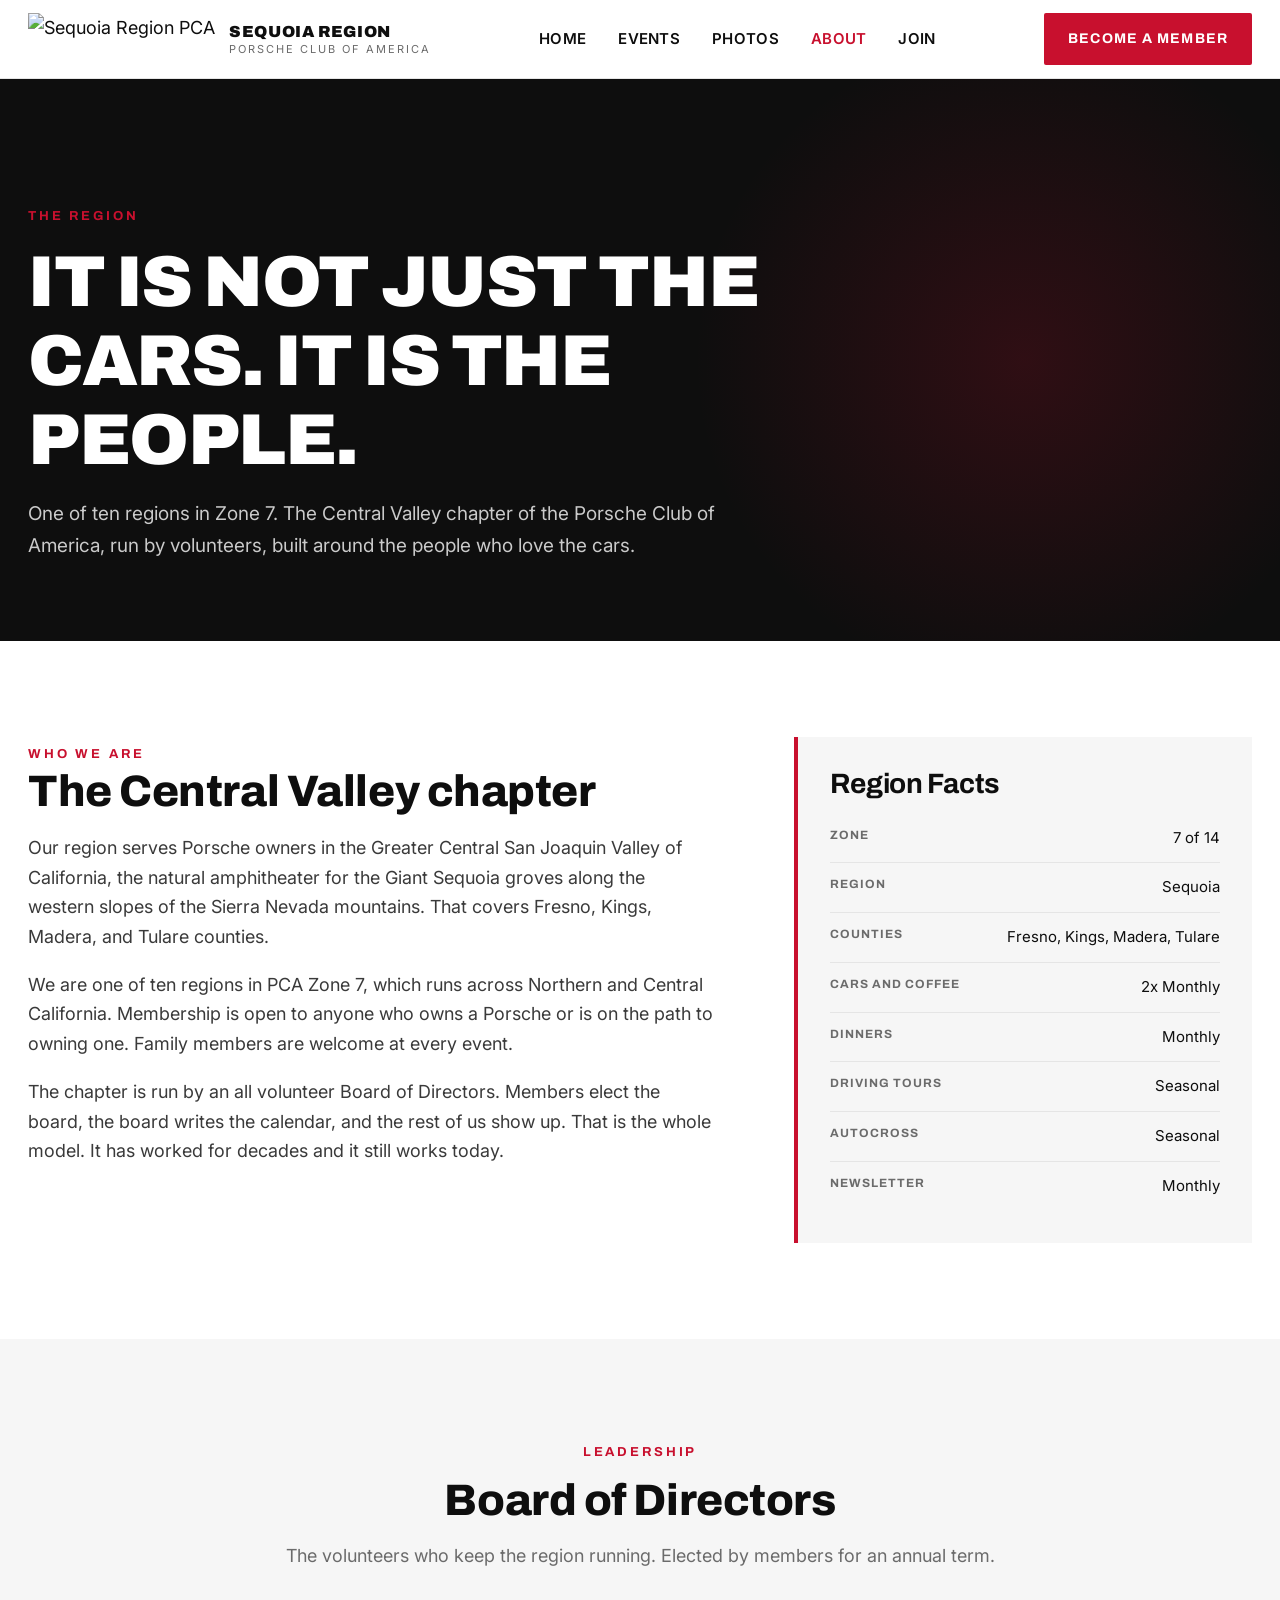
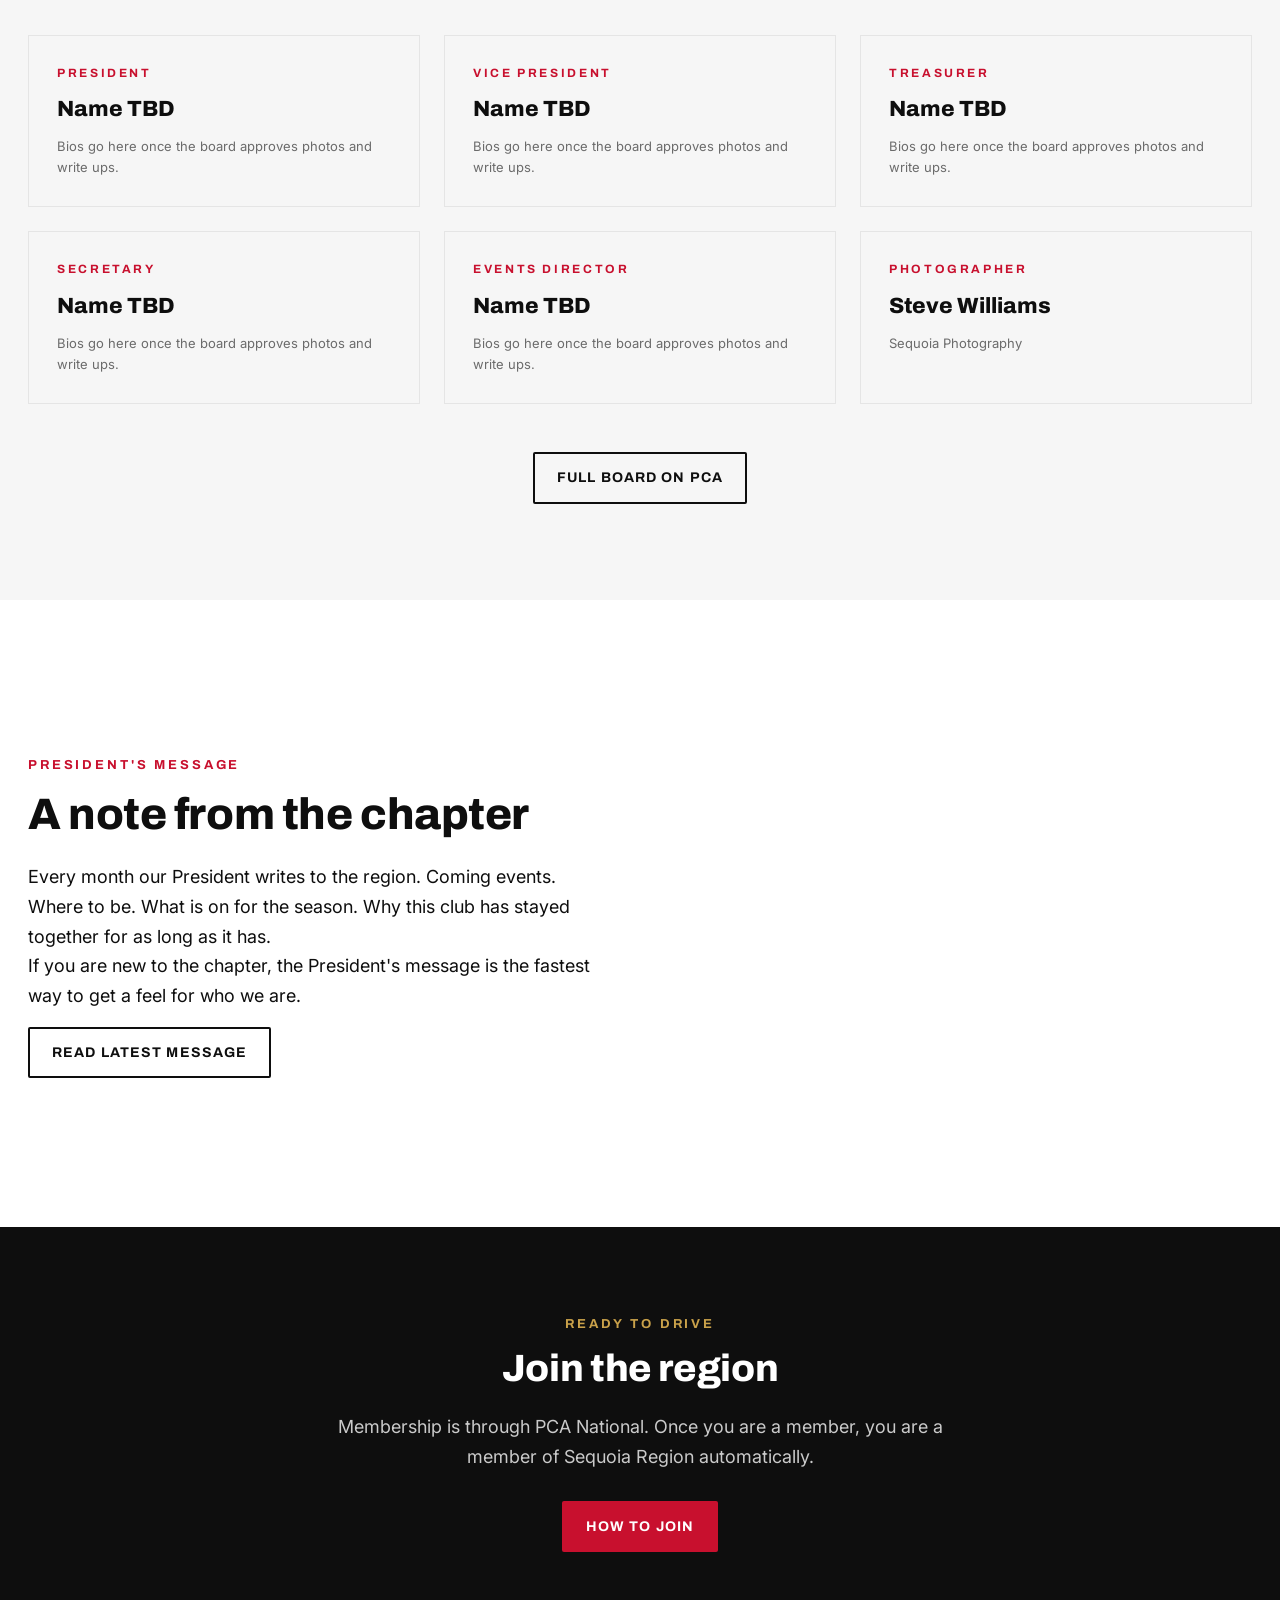
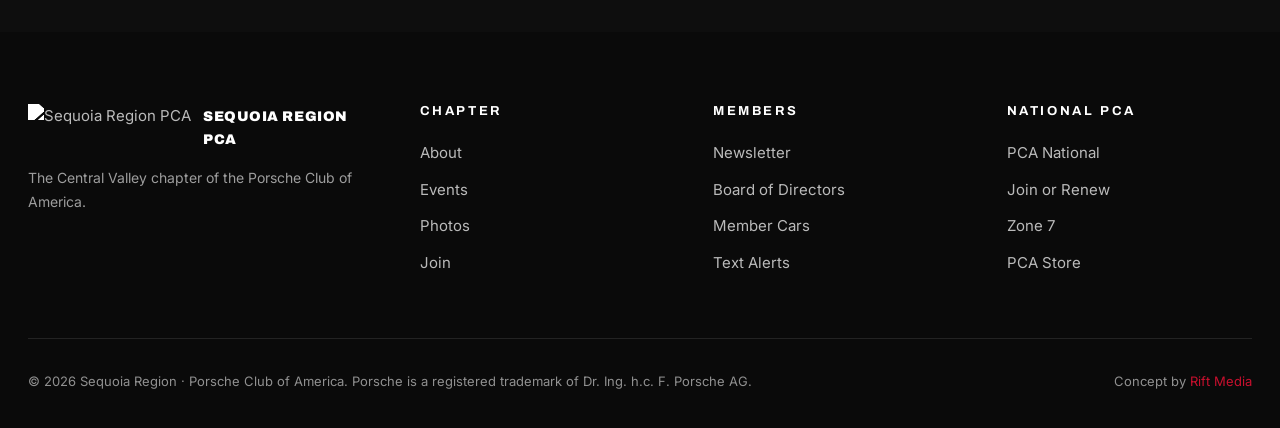
==== about.html @ 265a1ecf "Initial PCA Sequoia Region mockup Multi-page static build: home, events, photos, about, join. Dynami" ====
<!doctype html>
<html lang="en">
<head>
<meta charset="utf-8" />
<meta name="viewport" content="width=device-width, initial-scale=1" />
<title>About | Sequoia Region PCA</title>
<meta name="description" content="About the Sequoia Region of the Porsche Club of America. Central Valley California, Zone 7, serving Fresno, Kings, Madera, and Tulare counties." />
<link rel="icon" href="https://seq.pca.org/wp-content/uploads/cropped-SEQlogo2023-TRSPRNT-32x32.png" sizes="32x32" />
<link rel="apple-touch-icon" href="https://seq.pca.org/wp-content/uploads/cropped-SEQlogo2023-TRSPRNT-180x180.png" />
<link rel="preconnect" href="https://fonts.googleapis.com" />
<link rel="preconnect" href="https://fonts.gstatic.com" crossorigin />
<link rel="stylesheet" href="https://fonts.googleapis.com/css2?family=Archivo:wght@400;700;900&family=Inter:wght@400;500;600;700&display=swap" />
<link rel="stylesheet" href="styles.css" />
</head>
<body>

<header class="site-header">
  <div class="wrap nav">
    <a href="index.html" class="brand">
      <img src="https://seq.pca.org/wp-content/uploads/cropped-SEQlogo2023-TRSPRNT-1.png" alt="Sequoia Region PCA" />
      <span class="brand-text">
        <span class="top">Sequoia Region</span>
        <span class="sub">Porsche Club of America</span>
      </span>
    </a>
    <nav class="nav-links">
      <a href="index.html">Home</a>
      <a href="events.html">Events</a>
      <a href="photos.html">Photos</a>
      <a href="about.html" class="active">About</a>
      <a href="join.html">Join</a>
    </nav>
    <a href="join.html" class="btn">Become A Member</a>
    <button class="menu-btn" aria-label="Open menu"><span></span></button>
  </div>
</header>

<section class="page-hero">
  <div class="wrap" style="position: relative; z-index: 2;">
    <span class="eyebrow">The Region</span>
    <h1>It is not just the cars. It is the people.</h1>
    <p>One of ten regions in Zone 7. The Central Valley chapter of the Porsche Club of America, run by volunteers, built around the people who love the cars.</p>
  </div>
</section>

<section class="section">
  <div class="wrap two-col">
    <div>
      <span class="eyebrow">Who we are</span>
      <h2>The Central Valley chapter</h2>
      <p>Our region serves Porsche owners in the Greater Central San Joaquin Valley of California, the natural amphitheater for the Giant Sequoia groves along the western slopes of the Sierra Nevada mountains. That covers Fresno, Kings, Madera, and Tulare counties.</p>
      <p>We are one of ten regions in PCA Zone 7, which runs across Northern and Central California. Membership is open to anyone who owns a Porsche or is on the path to owning one. Family members are welcome at every event.</p>
      <p>The chapter is run by an all volunteer Board of Directors. Members elect the board, the board writes the calendar, and the rest of us show up. That is the whole model. It has worked for decades and it still works today.</p>
    </div>
    <div class="fact-card">
      <h3>Region Facts</h3>
      <ul>
        <li><strong>Zone</strong><span>7 of 14</span></li>
        <li><strong>Region</strong><span>Sequoia</span></li>
        <li><strong>Counties</strong><span>Fresno, Kings, Madera, Tulare</span></li>
        <li><strong>Cars and Coffee</strong><span>2x Monthly</span></li>
        <li><strong>Dinners</strong><span>Monthly</span></li>
        <li><strong>Driving Tours</strong><span>Seasonal</span></li>
        <li><strong>Autocross</strong><span>Seasonal</span></li>
        <li><strong>Newsletter</strong><span>Monthly</span></li>
      </ul>
    </div>
  </div>
</section>

<section class="section" style="background: var(--soft);">
  <div class="wrap">
    <div style="text-align: center; max-width: 720px; margin: 0 auto 64px;">
      <span class="eyebrow">Leadership</span>
      <h2 style="margin-top: 12px;">Board of Directors</h2>
      <p style="color: var(--mute); margin-top: 16px;">The volunteers who keep the region running. Elected by members for an annual term.</p>
    </div>

    <div class="board-grid">
      <div class="board-card">
        <div class="role">President</div>
        <div class="name">Name TBD</div>
        <div class="placeholder-note">Bios go here once the board approves photos and write ups.</div>
      </div>
      <div class="board-card">
        <div class="role">Vice President</div>
        <div class="name">Name TBD</div>
        <div class="placeholder-note">Bios go here once the board approves photos and write ups.</div>
      </div>
      <div class="board-card">
        <div class="role">Treasurer</div>
        <div class="name">Name TBD</div>
        <div class="placeholder-note">Bios go here once the board approves photos and write ups.</div>
      </div>
      <div class="board-card">
        <div class="role">Secretary</div>
        <div class="name">Name TBD</div>
        <div class="placeholder-note">Bios go here once the board approves photos and write ups.</div>
      </div>
      <div class="board-card">
        <div class="role">Events Director</div>
        <div class="name">Name TBD</div>
        <div class="placeholder-note">Bios go here once the board approves photos and write ups.</div>
      </div>
      <div class="board-card">
        <div class="role">Photographer</div>
        <div class="name">Steve Williams</div>
        <div class="placeholder-note"><a href="https://boxster986s.smugmug.com/" target="_blank" rel="noopener">Sequoia Photography</a></div>
      </div>
    </div>

    <div style="text-align: center; margin-top: 48px;">
      <a href="https://seq.pca.org/board-of-directors/" target="_blank" rel="noopener" class="btn-ghost btn">Full Board on PCA</a>
    </div>
  </div>
</section>

<section class="section">
  <div class="wrap">
    <div style="display: grid; grid-template-columns: 1fr 1fr; gap: 64px; align-items: center;">
      <div>
        <span class="eyebrow">President's Message</span>
        <h2 style="margin: 12px 0 24px;">A note from the chapter</h2>
        <p>Every month our President writes to the region. Coming events. Where to be. What is on for the season. Why this club has stayed together for as long as it has.</p>
        <p>If you are new to the chapter, the President's message is the fastest way to get a feel for who we are.</p>
        <a href="https://seq.pca.org/presidents-message/" target="_blank" rel="noopener" class="btn-ghost btn" style="margin-top: 16px;">Read Latest Message</a>
      </div>
      <div style="background:url('https://photos.smugmug.com/GALLERY-996/i-WJf9r4Q/0/NhSRpJw3sWttnKj7kcfcRGdQSFfJv2DNdgKHr4npt/M/L1006443-M.jpg') center/cover no-repeat; aspect-ratio: 4/3; border-radius: 2px;"></div>
    </div>
  </div>
</section>

<section class="credit-band">
  <div class="wrap">
    <span class="eyebrow">Ready to drive</span>
    <h2>Join the region</h2>
    <p>Membership is through PCA National. Once you are a member, you are a member of Sequoia Region automatically.</p>
    <a href="join.html" class="btn">How To Join</a>
  </div>
</section>

<footer class="site-footer">
  <div class="wrap">
    <div class="foot-grid">
      <div>
        <div class="foot-brand">
          <img src="https://seq.pca.org/wp-content/uploads/cropped-SEQlogo2023-TRSPRNT-1.png" alt="Sequoia Region PCA" />
          <span class="foot-brand-text">Sequoia Region<br/>PCA</span>
        </div>
        <p class="foot-blurb">The Central Valley chapter of the Porsche Club of America.</p>
      </div>
      <div>
        <h4>Chapter</h4>
        <a href="about.html">About</a>
        <a href="events.html">Events</a>
        <a href="photos.html">Photos</a>
        <a href="join.html">Join</a>
      </div>
      <div>
        <h4>Members</h4>
        <a href="https://seq.pca.org/newsletter/" target="_blank" rel="noopener">Newsletter</a>
        <a href="https://seq.pca.org/board-of-directors/" target="_blank" rel="noopener">Board of Directors</a>
        <a href="https://seq.pca.org/category/member-cars/" target="_blank" rel="noopener">Member Cars</a>
        <a href="https://seq.pca.org/sign-up-for-texting/" target="_blank" rel="noopener">Text Alerts</a>
      </div>
      <div>
        <h4>National PCA</h4>
        <a href="https://pca.org/" target="_blank" rel="noopener">PCA National</a>
        <a href="https://pca.org/membership" target="_blank" rel="noopener">Join or Renew</a>
        <a href="https://zone7.pca.org/" target="_blank" rel="noopener">Zone 7</a>
        <a href="https://pcawebstore.org/regions/SEQ" target="_blank" rel="noopener">PCA Store</a>
      </div>
    </div>
    <div class="foot-bottom">
      <span>&copy; 2026 Sequoia Region &middot; Porsche Club of America. Porsche is a registered trademark of Dr. Ing. h.c. F. Porsche AG.</span>
      <span class="foot-credit">Concept by <a href="https://riftmedia.cc" target="_blank" rel="noopener">Rift Media</a></span>
    </div>
  </div>
</footer>

<script src="main.js"></script>
</body>
</html>
---- styles.css ----
/* PCA Sequoia Region Mockup - Rift Media spec build */

:root {
  --bg: #ffffff;
  --ink: #0e0e0e;
  --ink-2: #3a3a3a;
  --mute: #6b6b6b;
  --line: #e5e5e5;
  --soft: #f6f6f6;
  --red: #c8102e;
  --red-deep: #9b0c23;
  --gold: #c9a14a;
  --max: 1280px;
  --pad: 28px;
  --radius: 4px;
  --t: 280ms cubic-bezier(.2,.7,.2,1);
}

* { box-sizing: border-box; margin: 0; padding: 0; }
html { scroll-behavior: smooth; -webkit-text-size-adjust: 100%; }
body {
  font-family: 'Inter', system-ui, -apple-system, Segoe UI, Roboto, sans-serif;
  font-size: 18px;
  line-height: 1.65;
  color: var(--ink);
  background: var(--bg);
  -webkit-font-smoothing: antialiased;
  text-rendering: optimizeLegibility;
}
img { max-width: 100%; display: block; height: auto; }
a { color: inherit; text-decoration: none; transition: color var(--t); }
a:hover { color: var(--red); }
button { font: inherit; cursor: pointer; background: none; border: 0; color: inherit; }

/* Display type */
.display { font-family: 'Archivo', 'Inter', sans-serif; font-weight: 900; letter-spacing: -0.02em; line-height: 1.02; text-transform: uppercase; }
h1, h2, h3, h4 { font-family: 'Archivo', 'Inter', sans-serif; letter-spacing: -0.01em; line-height: 1.1; }
h1 { font-weight: 900; font-size: clamp(40px, 7vw, 72px); text-transform: uppercase; letter-spacing: -0.02em; }
h2 { font-weight: 800; font-size: clamp(28px, 4vw, 44px); }
h3 { font-weight: 700; font-size: clamp(20px, 2.4vw, 28px); }
h4 { font-weight: 700; font-size: 18px; text-transform: uppercase; letter-spacing: 0.08em; }
p { font-size: 18px; }
p.lead { font-size: 22px; line-height: 1.55; color: var(--ink-2); }
.eyebrow { display: inline-block; font-family: 'Archivo', sans-serif; font-weight: 700; font-size: 13px; letter-spacing: 0.22em; text-transform: uppercase; color: var(--red); }

/* Layout helpers */
.wrap { max-width: var(--max); margin: 0 auto; padding: 0 var(--pad); }
.section { padding: 96px 0; }
.section-tight { padding: 64px 0; }
.divider { height: 1px; background: var(--line); border: 0; }
.center { text-align: center; }
.muted { color: var(--mute); }

/* Header */
.site-header {
  position: sticky; top: 0; z-index: 50;
  background: rgba(255,255,255,0.96);
  backdrop-filter: saturate(160%) blur(8px);
  border-bottom: 1px solid var(--line);
}
.nav {
  display: flex; align-items: center; justify-content: space-between;
  height: 78px;
}
.brand { display: flex; align-items: center; gap: 14px; }
.brand img { height: 52px; width: auto; }
.brand-text { display: flex; flex-direction: column; line-height: 1; }
.brand-text .top { font-family: 'Archivo', sans-serif; font-weight: 900; font-size: 16px; letter-spacing: 0.04em; text-transform: uppercase; }
.brand-text .sub { font-size: 11px; letter-spacing: 0.18em; text-transform: uppercase; color: var(--mute); margin-top: 4px; }
.nav-links { display: flex; align-items: center; gap: 32px; }
.nav-links a { font-weight: 600; font-size: 15px; letter-spacing: 0.02em; text-transform: uppercase; }
.nav-links a.active { color: var(--red); }
.btn {
  display: inline-flex; align-items: center; gap: 10px;
  padding: 14px 24px;
  background: var(--red); color: #fff;
  font-family: 'Archivo', sans-serif; font-weight: 700;
  text-transform: uppercase; letter-spacing: 0.08em; font-size: 14px;
  border-radius: 2px;
  transition: background var(--t), transform var(--t);
}
.btn:hover { background: var(--red-deep); color: #fff; transform: translateY(-1px); }
.btn-ghost { background: transparent; color: var(--ink); border: 2px solid var(--ink); padding: 12px 22px; }
.btn-ghost:hover { background: var(--ink); color: #fff; }
.menu-btn { display: none; }

/* Hero */
.hero {
  position: relative;
  height: min(92vh, 880px);
  min-height: 560px;
  overflow: hidden;
  background: #000;
}
.hero-slides { position: absolute; inset: 0; }
.hero-slide {
  position: absolute; inset: 0;
  background-size: cover; background-position: center;
  opacity: 0; transition: opacity 1.4s ease;
}
.hero-slide.active { opacity: 1; }
.hero-slide::after {
  content: ''; position: absolute; inset: 0;
  background: linear-gradient(180deg, rgba(0,0,0,0.25) 0%, rgba(0,0,0,0.55) 60%, rgba(0,0,0,0.7) 100%);
}
.hero-inner {
  position: relative; z-index: 2;
  height: 100%;
  display: flex; flex-direction: column; justify-content: flex-end;
  padding-bottom: 96px;
  color: #fff;
}
.hero-tag {
  font-family: 'Archivo', sans-serif; font-weight: 700; font-size: 13px;
  letter-spacing: 0.32em; text-transform: uppercase;
  color: #fff; opacity: 0.85;
  display: inline-flex; align-items: center; gap: 14px;
}
.hero-tag::before {
  content: ''; display: inline-block; width: 36px; height: 2px; background: var(--red);
}
.hero h1 {
  color: #fff;
  font-size: clamp(48px, 8.5vw, 104px);
  font-weight: 900;
  margin: 22px 0 24px;
  max-width: 14ch;
}
.hero h1 .accent { color: var(--red); }
.hero-sub {
  font-size: clamp(18px, 1.4vw, 22px);
  color: rgba(255,255,255,0.92);
  max-width: 58ch; line-height: 1.55;
  margin-bottom: 36px;
}
.hero-cta { display: flex; gap: 14px; flex-wrap: wrap; }
.hero-cta .btn-ghost { color: #fff; border-color: rgba(255,255,255,0.6); }
.hero-cta .btn-ghost:hover { background: #fff; color: var(--ink); border-color: #fff; }
.hero-dots {
  position: absolute; bottom: 28px; left: 50%; transform: translateX(-50%);
  display: flex; gap: 10px; z-index: 3;
}
.hero-dots button {
  width: 36px; height: 3px; background: rgba(255,255,255,0.4); border: 0; padding: 0; cursor: pointer;
  transition: background var(--t);
}
.hero-dots button.active { background: #fff; }
.hero-credit {
  position: absolute; right: 28px; bottom: 28px; z-index: 3;
  font-size: 12px; letter-spacing: 0.18em; text-transform: uppercase;
  color: rgba(255,255,255,0.7);
}

/* Intro / about block */
.intro {
  text-align: center;
  max-width: 880px; margin: 0 auto;
}
.intro .eyebrow { margin-bottom: 18px; }
.intro h2 { margin-bottom: 22px; }
.intro p.lead { color: var(--ink-2); }
.intro-divider {
  margin: 60px auto 0;
  width: 60px; height: 3px; background: var(--red);
}

/* Stats strip */
.stats {
  display: grid; grid-template-columns: repeat(4, 1fr); gap: 0;
  border-top: 1px solid var(--line);
  border-bottom: 1px solid var(--line);
}
.stat {
  padding: 44px 24px;
  text-align: center;
  border-right: 1px solid var(--line);
}
.stat:last-child { border-right: 0; }
.stat .num {
  font-family: 'Archivo', sans-serif; font-weight: 900;
  font-size: clamp(36px, 4.4vw, 56px); color: var(--ink);
  line-height: 1;
}
.stat .num .red { color: var(--red); }
.stat .lbl {
  margin-top: 12px;
  font-size: 13px; letter-spacing: 0.18em; text-transform: uppercase; color: var(--mute);
}

/* Events */
.events-header { display: flex; align-items: flex-end; justify-content: space-between; margin-bottom: 48px; gap: 24px; flex-wrap: wrap; }
.events-header h2 { max-width: 18ch; }
.events-header p { color: var(--mute); max-width: 36ch; }
.events-list {
  display: grid; gap: 0;
  border-top: 1px solid var(--line);
}
.event {
  display: grid;
  grid-template-columns: 140px 1fr auto;
  gap: 36px;
  align-items: center;
  padding: 32px 0;
  border-bottom: 1px solid var(--line);
  transition: background var(--t);
}
.event:hover { background: var(--soft); padding-left: 16px; padding-right: 16px; }
.event-date {
  display: flex; flex-direction: column; align-items: flex-start;
}
.event-date .mo {
  font-family: 'Archivo', sans-serif; font-weight: 900; font-size: 14px; letter-spacing: 0.22em;
  text-transform: uppercase; color: var(--red);
}
.event-date .day {
  font-family: 'Archivo', sans-serif; font-weight: 900; font-size: 64px; line-height: 1;
  color: var(--ink); letter-spacing: -0.04em;
}
.event-body h3 { margin-bottom: 8px; }
.event-meta {
  display: flex; gap: 18px; flex-wrap: wrap;
  color: var(--mute); font-size: 15px;
}
.event-meta .pill {
  display: inline-flex; align-items: center; gap: 8px;
  padding: 4px 12px;
  border: 1px solid var(--line);
  border-radius: 999px;
  font-size: 13px; text-transform: uppercase; letter-spacing: 0.1em; color: var(--ink-2);
}
.event-thumb {
  width: 120px; height: 120px;
  border-radius: 2px; overflow: hidden;
  background: var(--soft);
}
.event-thumb img { width: 100%; height: 100%; object-fit: cover; }

/* Photo gallery */
.gallery {
  display: grid;
  grid-template-columns: repeat(3, 1fr);
  gap: 12px;
}
.gallery a {
  display: block; position: relative; aspect-ratio: 4/3;
  overflow: hidden; background: var(--soft);
}
.gallery img {
  width: 100%; height: 100%; object-fit: cover;
  transition: transform 600ms ease;
}
.gallery a:hover img { transform: scale(1.04); }
.gallery a::after {
  content: ''; position: absolute; inset: 0;
  background: linear-gradient(180deg, transparent 60%, rgba(0,0,0,0.4) 100%);
  opacity: 0; transition: opacity var(--t);
}
.gallery a:hover::after { opacity: 1; }

/* Resources / sidebar links section */
.tiles {
  display: grid;
  grid-template-columns: repeat(4, 1fr);
  gap: 16px;
}
.tile {
  display: flex; flex-direction: column; justify-content: space-between;
  padding: 28px 24px;
  background: #fff;
  border: 1px solid var(--line);
  min-height: 168px;
  transition: border var(--t), transform var(--t);
}
.tile:hover { border-color: var(--ink); transform: translateY(-2px); }
.tile .tile-eyebrow {
  font-family: 'Archivo', sans-serif; font-weight: 700; font-size: 12px;
  letter-spacing: 0.22em; text-transform: uppercase; color: var(--red);
}
.tile h3 { font-size: 22px; margin-top: 10px; margin-bottom: 8px; }
.tile p { color: var(--mute); font-size: 15px; }
.tile .arrow {
  margin-top: auto; padding-top: 18px;
  font-family: 'Archivo', sans-serif; font-weight: 700; font-size: 13px; letter-spacing: 0.18em; text-transform: uppercase; color: var(--ink);
}
.tile .arrow::after { content: ' \2192'; }

/* Photographer credit band */
.credit-band {
  background: var(--ink); color: #fff;
  padding: 80px 0;
  text-align: center;
}
.credit-band .eyebrow { color: var(--gold); }
.credit-band h2 { color: #fff; font-size: clamp(28px, 3vw, 38px); margin: 12px 0 22px; }
.credit-band p { color: rgba(255,255,255,0.78); max-width: 60ch; margin: 0 auto 30px; }
.credit-band a.btn-ghost { color: #fff; border-color: rgba(255,255,255,0.6); }
.credit-band a.btn-ghost:hover { background: #fff; color: var(--ink); }

/* Footer */
.site-footer {
  background: #0a0a0a; color: rgba(255,255,255,0.72);
  padding: 72px 0 36px;
  font-size: 15px;
}
.foot-grid {
  display: grid;
  grid-template-columns: 1.4fr 1fr 1fr 1fr;
  gap: 48px;
  padding-bottom: 56px;
  border-bottom: 1px solid rgba(255,255,255,0.1);
}
.foot-grid h4 { color: #fff; margin-bottom: 16px; font-size: 13px; letter-spacing: 0.2em; text-transform: uppercase; font-weight: 700; }
.foot-grid a { color: rgba(255,255,255,0.72); font-size: 15px; display: block; padding: 6px 0; }
.foot-grid a:hover { color: var(--red); }
.foot-brand { display: flex; align-items: center; gap: 12px; margin-bottom: 14px; }
.foot-brand img { height: 48px; width: auto; filter: brightness(0) invert(1); }
.foot-brand-text { color: #fff; font-family: 'Archivo', sans-serif; font-weight: 900; text-transform: uppercase; letter-spacing: 0.04em; font-size: 14px; }
.foot-blurb { color: rgba(255,255,255,0.6); font-size: 14px; max-width: 36ch; }
.foot-bottom {
  display: flex; justify-content: space-between; align-items: center; gap: 24px; flex-wrap: wrap;
  padding-top: 32px;
  font-size: 13px; color: rgba(255,255,255,0.55);
}
.foot-credit { color: rgba(255,255,255,0.55); }
.foot-credit a { color: var(--red); }

/* Inner page hero */
.page-hero {
  background: var(--ink); color: #fff;
  padding: 120px 0 80px;
  position: relative; overflow: hidden;
}
.page-hero::before {
  content: ''; position: absolute; right: -10%; top: -20%;
  width: 60%; height: 140%;
  background: radial-gradient(circle at center, rgba(200,16,46,0.18) 0%, transparent 60%);
}
.page-hero .eyebrow { color: var(--red); }
.page-hero h1 { color: #fff; margin: 14px 0 18px; max-width: 18ch; }
.page-hero p { color: rgba(255,255,255,0.78); max-width: 64ch; font-size: 19px; }

/* Two column content */
.two-col {
  display: grid; grid-template-columns: 1.2fr 0.8fr; gap: 80px; align-items: start;
}
.two-col h2 { margin-bottom: 18px; }
.two-col p { margin-bottom: 18px; color: var(--ink-2); }
.fact-card {
  background: var(--soft); padding: 32px; border-left: 4px solid var(--red);
}
.fact-card h3 { margin-bottom: 14px; }
.fact-card ul { list-style: none; }
.fact-card li {
  padding: 12px 0; border-bottom: 1px solid var(--line);
  display: flex; justify-content: space-between; gap: 20px;
  font-size: 15px;
}
.fact-card li:last-child { border-bottom: 0; }
.fact-card li strong { font-family: 'Archivo', sans-serif; font-weight: 700; text-transform: uppercase; letter-spacing: 0.08em; font-size: 12px; color: var(--mute); }
.fact-card li span { text-align: right; }

/* Board placeholder grid */
.board-grid {
  display: grid; grid-template-columns: repeat(3, 1fr); gap: 24px;
}
.board-card {
  padding: 28px;
  background: var(--soft);
  border: 1px solid var(--line);
}
.board-card .role {
  font-family: 'Archivo', sans-serif; font-weight: 700;
  font-size: 12px; letter-spacing: 0.22em; text-transform: uppercase; color: var(--red);
  margin-bottom: 8px;
}
.board-card .name { font-size: 22px; font-weight: 800; font-family: 'Archivo', sans-serif; }
.board-card .placeholder-note { font-size: 13px; color: var(--mute); margin-top: 8px; }

/* Join page CTA card */
.join-card {
  background: var(--ink); color: #fff;
  padding: 80px 56px;
  text-align: center;
}
.join-card h2 { color: #fff; font-size: clamp(36px, 5vw, 56px); margin-bottom: 18px; }
.join-card p { color: rgba(255,255,255,0.78); max-width: 56ch; margin: 0 auto 32px; font-size: 19px; }
.join-card .btn { font-size: 16px; padding: 18px 32px; }

/* Expandable event + RSVP + payment */
.event-expandable { display: block; padding: 0; border-bottom: 1px solid var(--line); transition: background var(--t); }
.event-expandable:hover { background: var(--soft); padding-left: 0; padding-right: 0; }
.event-toggle {
  width: 100%; text-align: left;
  display: grid; grid-template-columns: 140px 1fr 140px 24px; gap: 36px;
  align-items: center;
  padding: 32px 0;
  background: transparent; border: 0; cursor: pointer; color: inherit;
}
.event-toggle:hover h3 { color: var(--red); }
.event-toggle .event-thumb { width: 120px; height: 120px; justify-self: end; }
.event-toggle .event-thumb-soon {
  background: #1a1a1a; display: flex; align-items: center; justify-content: center;
  color: #fff; font-family: 'Archivo', sans-serif; font-weight: 700;
  font-size: 11px; letter-spacing: 0.18em; text-transform: uppercase; text-align: center; line-height: 1.4;
}
.event-chevron {
  width: 24px; height: 24px; position: relative;
  transition: transform var(--t);
}
.event-chevron::before, .event-chevron::after {
  content: ''; position: absolute; top: 11px; width: 12px; height: 2px; background: var(--ink);
}
.event-chevron::before { left: 1px; transform: rotate(45deg); }
.event-chevron::after { left: 11px; transform: rotate(-45deg); }
.event-expandable.is-open .event-chevron { transform: rotate(180deg); }

.event-detail { padding: 0 0 36px; }
.event-detail-inner {
  display: grid; grid-template-columns: 140px 1fr; gap: 36px;
  padding-left: 0;
}
.event-detail-inner::before { content: ''; }
.event-desc { color: var(--ink-2); font-size: 17px; line-height: 1.7; }
.event-actions {
  display: flex; align-items: center; gap: 16px; flex-wrap: wrap;
  padding: 20px 0;
  margin: 16px 0 8px;
  border-top: 1px solid var(--line); border-bottom: 1px solid var(--line);
}
.event-action-note { color: var(--mute); font-size: 13px; }

.event-rsvp {
  background: var(--soft);
  padding: 28px;
  border-left: 4px solid var(--red);
  margin-top: 24px;
}
.event-rsvp-title {
  font-family: 'Archivo', sans-serif; font-weight: 700;
  font-size: 14px; letter-spacing: 0.18em; text-transform: uppercase;
  color: var(--red); margin-bottom: 18px;
}
.event-rsvp label {
  display: flex; flex-direction: column; gap: 6px;
  font-size: 13px; letter-spacing: 0.06em; text-transform: uppercase; font-weight: 600;
  color: var(--ink-2);
  margin-bottom: 14px;
}
.event-rsvp input, .event-rsvp textarea {
  font: inherit; font-size: 16px;
  padding: 12px 14px;
  background: #fff; border: 1px solid var(--line); border-radius: 2px;
  color: var(--ink); text-transform: none; letter-spacing: normal;
  transition: border var(--t);
}
.event-rsvp input:focus, .event-rsvp textarea:focus {
  outline: none; border-color: var(--ink);
}
.event-rsvp .rsvp-row {
  display: grid; grid-template-columns: 1fr 1fr; gap: 14px;
}
.event-rsvp .rsvp-actions {
  display: flex; align-items: center; gap: 16px; flex-wrap: wrap; margin-top: 8px;
}
.event-rsvp .rsvp-status { font-size: 13px; }

.events-mount-note {
  margin-top: 24px;
  text-align: center; color: var(--mute);
  font-size: 14px;
}

/* Mobile */
@media (max-width: 880px) {
  body { font-size: 17px; }
  .section { padding: 64px 0; }
  .nav { height: 70px; }
  .brand img { height: 44px; }
  .brand-text .top { font-size: 14px; }
  .brand-text .sub { font-size: 10px; }
  .nav-links {
    display: none;
    position: absolute; top: 70px; left: 0; right: 0;
    flex-direction: column; gap: 0;
    background: #fff; border-top: 1px solid var(--line); border-bottom: 1px solid var(--line);
    padding: 8px 0;
  }
  .nav-links.open { display: flex; }
  .nav-links a {
    padding: 16px 28px; width: 100%;
    border-bottom: 1px solid var(--line);
    font-size: 16px;
  }
  .nav-links a:last-child { border-bottom: 0; }
  .nav .btn { display: none; }
  .menu-btn { display: inline-flex; align-items: center; justify-content: center; width: 44px; height: 44px; }
  .menu-btn span {
    display: block; width: 22px; height: 2px; background: var(--ink); position: relative;
  }
  .menu-btn span::before, .menu-btn span::after {
    content: ''; position: absolute; left: 0; width: 22px; height: 2px; background: var(--ink);
  }
  .menu-btn span::before { top: -7px; } .menu-btn span::after { top: 7px; }

  .hero { min-height: 520px; height: 80vh; }
  .hero-inner { padding-bottom: 72px; }
  .hero h1 { font-size: clamp(38px, 9vw, 56px); }
  .hero-sub { font-size: 16px; }

  .stats { grid-template-columns: repeat(2, 1fr); }
  .stat { border-right: 0; border-bottom: 1px solid var(--line); }
  .stat:nth-child(odd) { border-right: 1px solid var(--line); }
  .stat:nth-last-child(-n+2) { border-bottom: 0; }

  .event {
    grid-template-columns: 96px 1fr;
    gap: 20px;
    padding: 24px 0;
  }
  .event:hover { padding-left: 0; padding-right: 0; }
  .event-thumb { display: none; }
  .event-date .day { font-size: 48px; }
  .event-toggle {
    grid-template-columns: 96px 1fr 24px;
    gap: 16px;
    padding: 24px 0;
  }
  .event-toggle .event-thumb { display: none; }
  .event-detail-inner { grid-template-columns: 1fr; gap: 12px; }
  .event-detail-inner::before { display: none; }
  .event-rsvp .rsvp-row { grid-template-columns: 1fr; }
  .event-rsvp { padding: 20px; }

  .gallery { grid-template-columns: repeat(2, 1fr); gap: 8px; }
  .tiles { grid-template-columns: 1fr 1fr; }
  .two-col { grid-template-columns: 1fr; gap: 40px; }
  .board-grid { grid-template-columns: 1fr; }
  .foot-grid { grid-template-columns: 1fr 1fr; gap: 32px; }
  .foot-bottom { flex-direction: column; align-items: flex-start; }
  .join-card { padding: 56px 28px; }
}

@media (max-width: 520px) {
  .tiles { grid-template-columns: 1fr; }
  .foot-grid { grid-template-columns: 1fr; }
  .gallery { grid-template-columns: 1fr; }
}
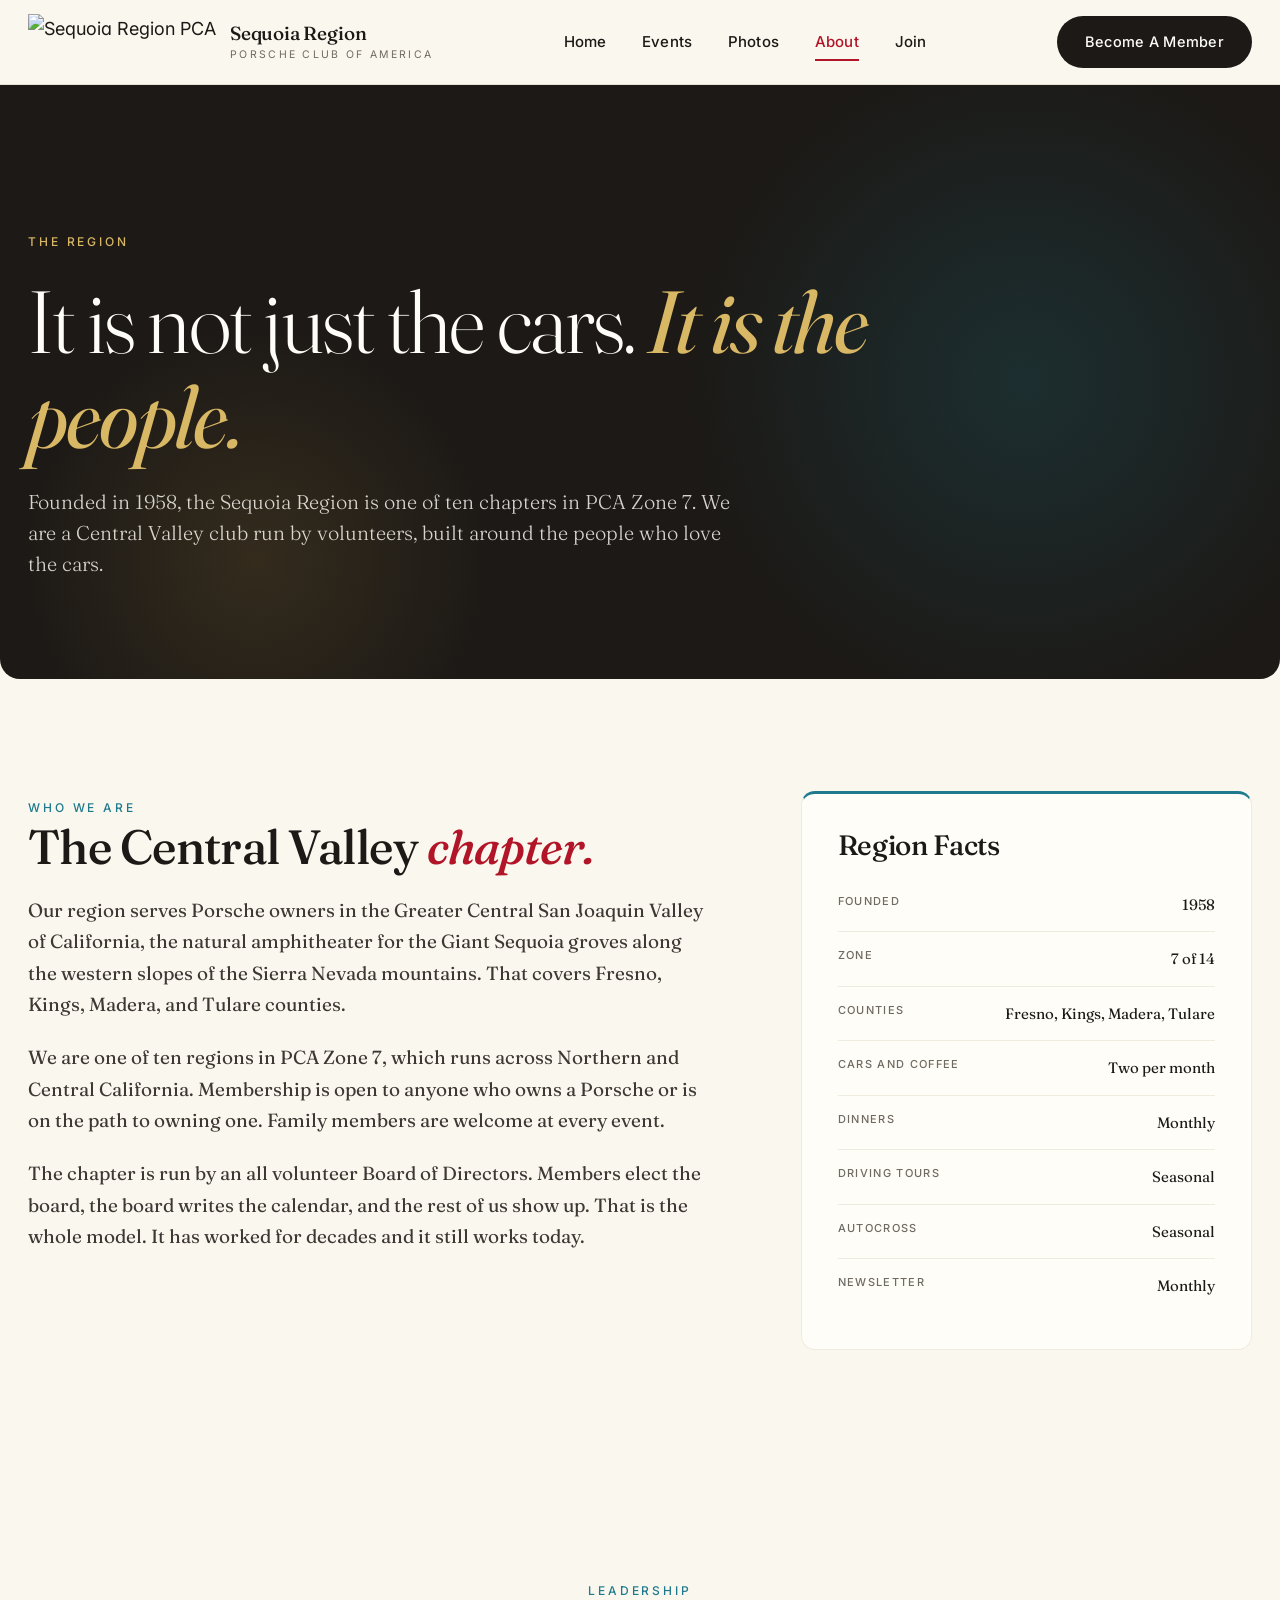
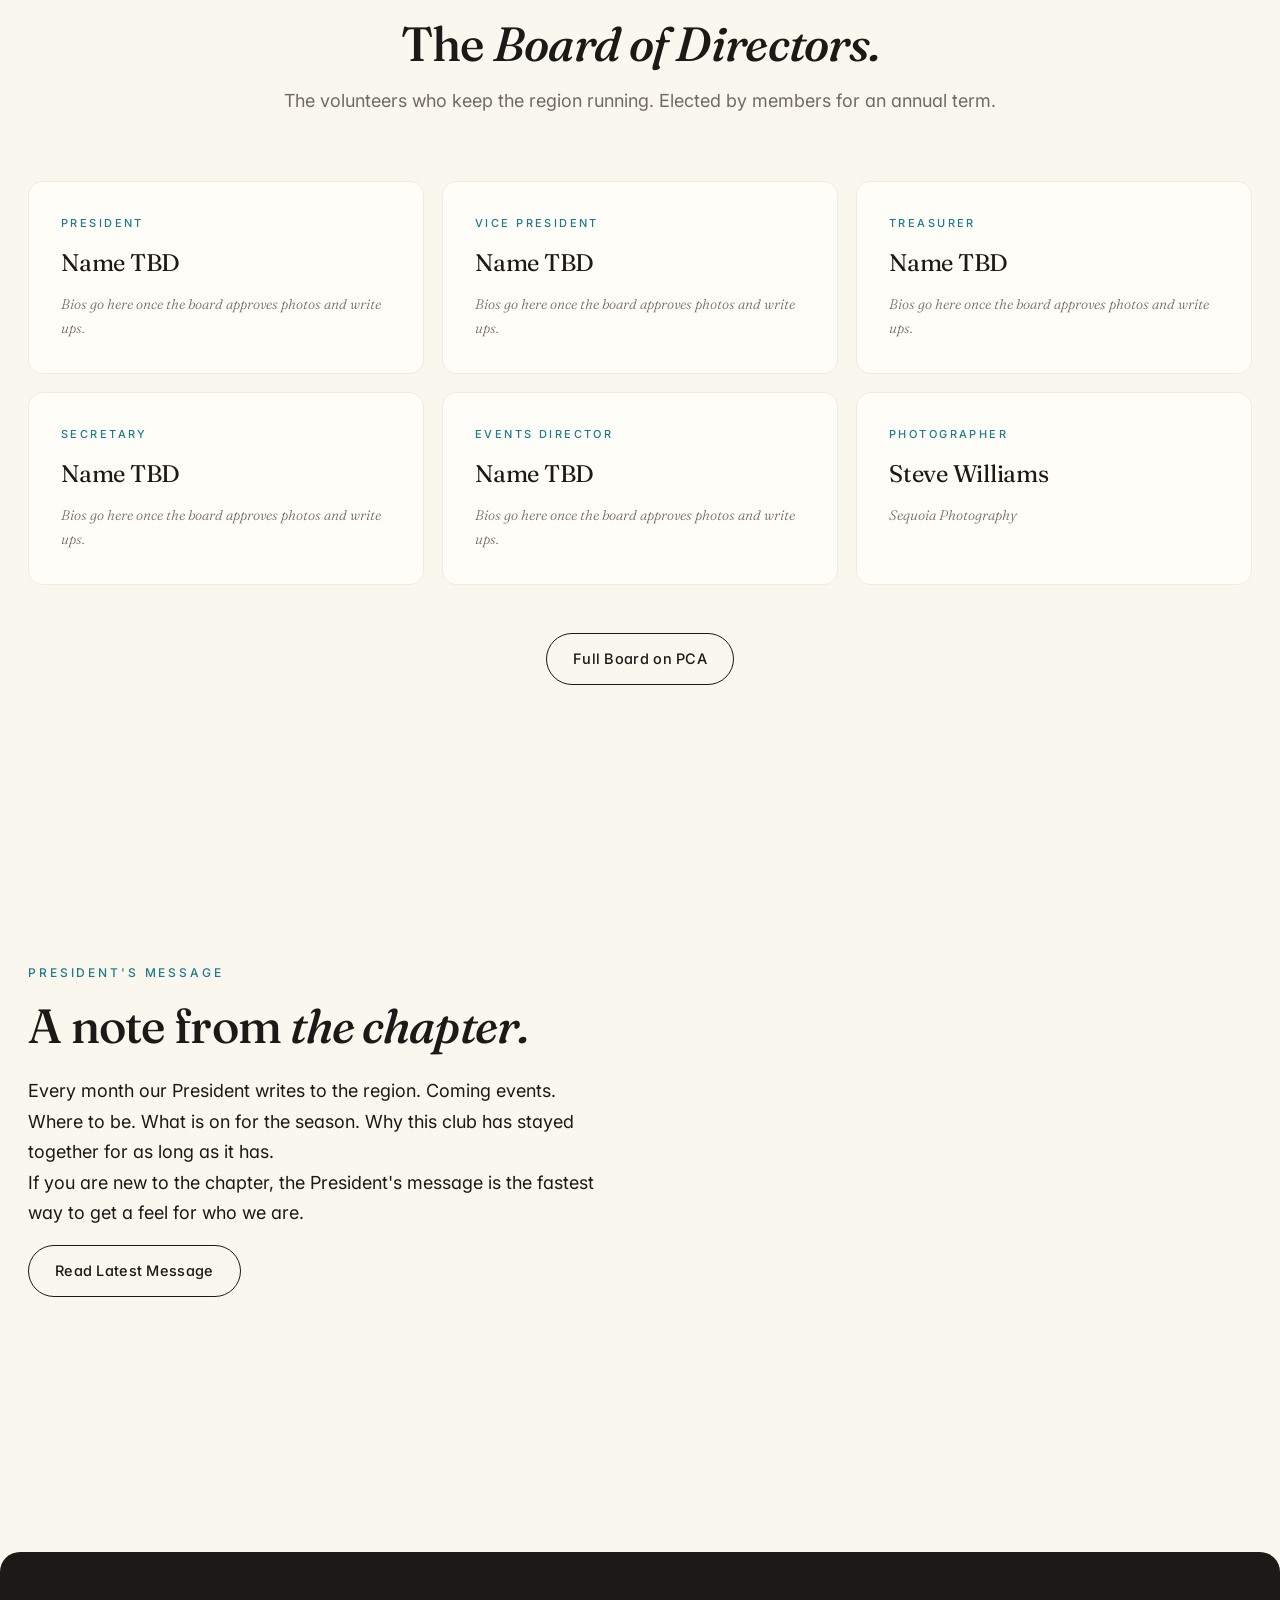
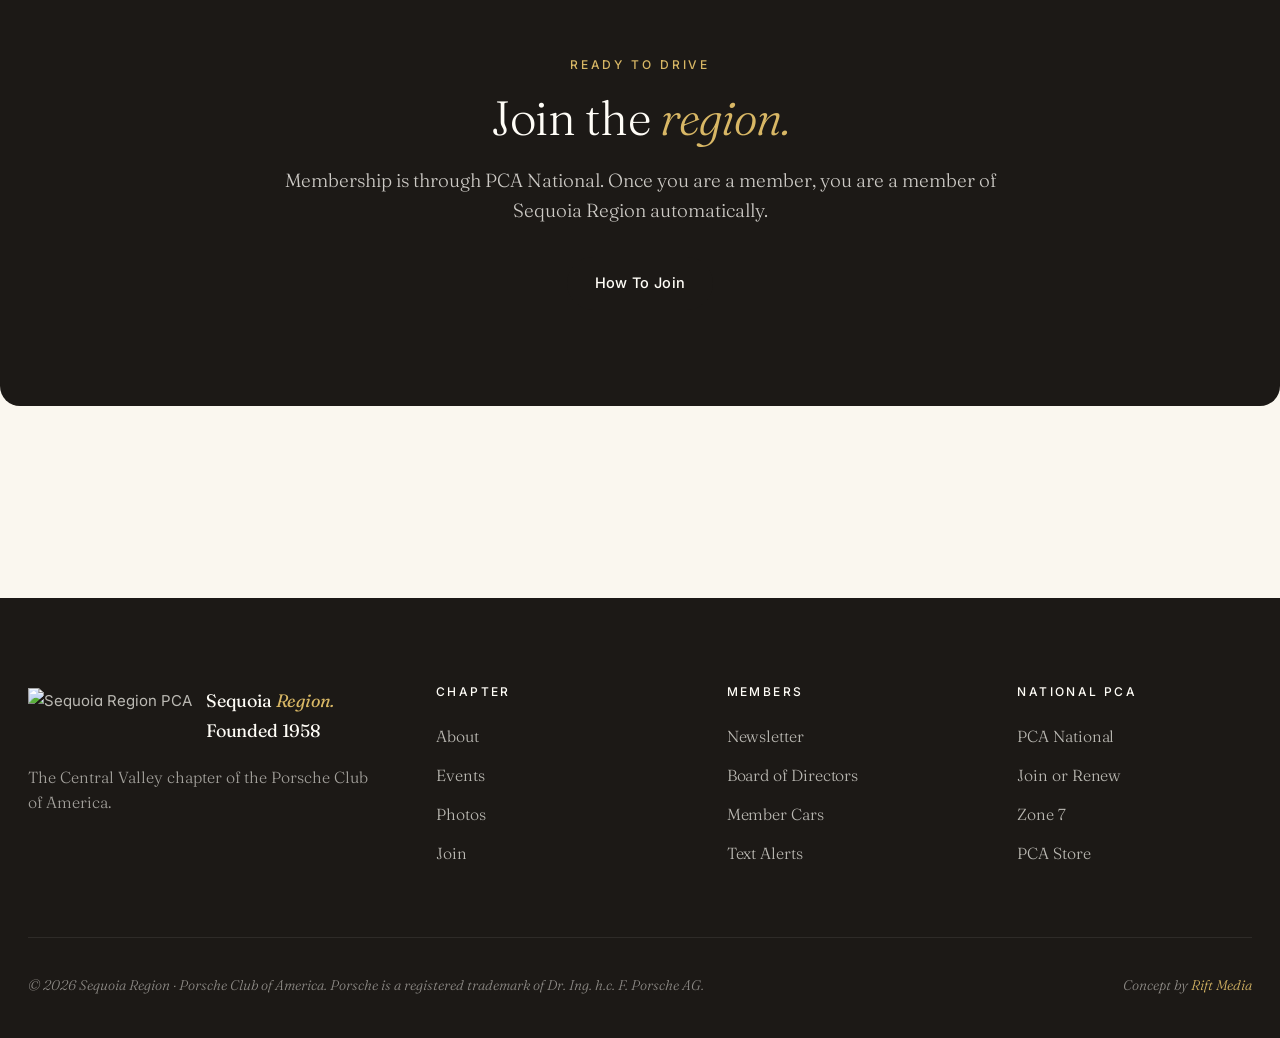
==== commit 7b8f41bf: "Refine design: Fraunces serif, warm cream palette, chapter teal+gold, italicized hero copy - Pull co" ====
--- a/about.html
+++ b/about.html
@@ -9,7 +9,7 @@
 <link rel="apple-touch-icon" href="https://seq.pca.org/wp-content/uploads/cropped-SEQlogo2023-TRSPRNT-180x180.png" />
 <link rel="preconnect" href="https://fonts.googleapis.com" />
 <link rel="preconnect" href="https://fonts.gstatic.com" crossorigin />
-<link rel="stylesheet" href="https://fonts.googleapis.com/css2?family=Archivo:wght@400;700;900&family=Inter:wght@400;500;600;700&display=swap" />
+<link rel="stylesheet" href="https://fonts.googleapis.com/css2?family=Fraunces:ital,opsz,wght@0,9..144,300..600;1,9..144,300..500&family=Inter:wght@400;500;600&display=swap" />
 <link rel="stylesheet" href="styles.css" />
 </head>
 <body>
@@ -38,8 +38,8 @@
 <section class="page-hero">
   <div class="wrap" style="position: relative; z-index: 2;">
     <span class="eyebrow">The Region</span>
-    <h1>It is not just the cars. It is the people.</h1>
-    <p>One of ten regions in Zone 7. The Central Valley chapter of the Porsche Club of America, run by volunteers, built around the people who love the cars.</p>
+    <h1>It is not just the cars. <em>It is the people.</em></h1>
+    <p>Founded in 1958, the Sequoia Region is one of ten chapters in PCA Zone 7. We are a Central Valley club run by volunteers, built around the people who love the cars.</p>
   </div>
 </section>
 
@@ -47,7 +47,7 @@
   <div class="wrap two-col">
     <div>
       <span class="eyebrow">Who we are</span>
-      <h2>The Central Valley chapter</h2>
+      <h2>The Central Valley <em>chapter.</em></h2>
       <p>Our region serves Porsche owners in the Greater Central San Joaquin Valley of California, the natural amphitheater for the Giant Sequoia groves along the western slopes of the Sierra Nevada mountains. That covers Fresno, Kings, Madera, and Tulare counties.</p>
       <p>We are one of ten regions in PCA Zone 7, which runs across Northern and Central California. Membership is open to anyone who owns a Porsche or is on the path to owning one. Family members are welcome at every event.</p>
       <p>The chapter is run by an all volunteer Board of Directors. Members elect the board, the board writes the calendar, and the rest of us show up. That is the whole model. It has worked for decades and it still works today.</p>
@@ -55,10 +55,10 @@
     <div class="fact-card">
       <h3>Region Facts</h3>
       <ul>
+        <li><strong>Founded</strong><span>1958</span></li>
         <li><strong>Zone</strong><span>7 of 14</span></li>
-        <li><strong>Region</strong><span>Sequoia</span></li>
         <li><strong>Counties</strong><span>Fresno, Kings, Madera, Tulare</span></li>
-        <li><strong>Cars and Coffee</strong><span>2x Monthly</span></li>
+        <li><strong>Cars and Coffee</strong><span>Two per month</span></li>
         <li><strong>Dinners</strong><span>Monthly</span></li>
         <li><strong>Driving Tours</strong><span>Seasonal</span></li>
         <li><strong>Autocross</strong><span>Seasonal</span></li>
@@ -72,7 +72,7 @@
   <div class="wrap">
     <div style="text-align: center; max-width: 720px; margin: 0 auto 64px;">
       <span class="eyebrow">Leadership</span>
-      <h2 style="margin-top: 12px;">Board of Directors</h2>
+      <h2 style="margin-top: 14px;">The <em>Board of Directors.</em></h2>
       <p style="color: var(--mute); margin-top: 16px;">The volunteers who keep the region running. Elected by members for an annual term.</p>
     </div>
 
@@ -120,7 +120,7 @@
     <div style="display: grid; grid-template-columns: 1fr 1fr; gap: 64px; align-items: center;">
       <div>
         <span class="eyebrow">President's Message</span>
-        <h2 style="margin: 12px 0 24px;">A note from the chapter</h2>
+        <h2 style="margin: 14px 0 24px;">A note from <em>the chapter.</em></h2>
         <p>Every month our President writes to the region. Coming events. Where to be. What is on for the season. Why this club has stayed together for as long as it has.</p>
         <p>If you are new to the chapter, the President's message is the fastest way to get a feel for who we are.</p>
         <a href="https://seq.pca.org/presidents-message/" target="_blank" rel="noopener" class="btn-ghost btn" style="margin-top: 16px;">Read Latest Message</a>
@@ -130,12 +130,14 @@
   </div>
 </section>
 
-<section class="credit-band">
-  <div class="wrap">
-    <span class="eyebrow">Ready to drive</span>
-    <h2>Join the region</h2>
-    <p>Membership is through PCA National. Once you are a member, you are a member of Sequoia Region automatically.</p>
-    <a href="join.html" class="btn">How To Join</a>
+<section style="padding: 96px 0;">
+  <div class="credit-band">
+    <div class="wrap">
+      <span class="eyebrow">Ready to drive</span>
+      <h2>Join the <em>region.</em></h2>
+      <p>Membership is through PCA National. Once you are a member, you are a member of Sequoia Region automatically.</p>
+      <a href="join.html" class="btn">How To Join</a>
+    </div>
   </div>
 </section>
 
@@ -145,7 +147,7 @@
       <div>
         <div class="foot-brand">
           <img src="https://seq.pca.org/wp-content/uploads/cropped-SEQlogo2023-TRSPRNT-1.png" alt="Sequoia Region PCA" />
-          <span class="foot-brand-text">Sequoia Region<br/>PCA</span>
+          <span class="foot-brand-text">Sequoia <em>Region.</em><br/>Founded 1958</span>
         </div>
         <p class="foot-blurb">The Central Valley chapter of the Porsche Club of America.</p>
       </div>
--- a/styles.css
+++ b/styles.css
@@ -1,19 +1,29 @@
-/* PCA Sequoia Region Mockup - Rift Media spec build */
+/* PCA Sequoia Region Mockup - Rift Media spec build (v2 - refined) */
 
 :root {
-  --bg: #ffffff;
-  --ink: #0e0e0e;
-  --ink-2: #3a3a3a;
-  --mute: #6b6b6b;
-  --line: #e5e5e5;
-  --soft: #f6f6f6;
-  --red: #c8102e;
-  --red-deep: #9b0c23;
-  --gold: #c9a14a;
+  /* Palette pulled from the chapter crest: teal panels, mustard stripes, deep red, cream */
+  --bg: #faf7ef;            /* warm cream background */
+  --bg-2: #f3eee0;          /* deeper cream for layering */
+  --paper: #fffdf7;          /* near-white for elevated surfaces */
+  --ink: #1c1916;            /* warm near-black */
+  --ink-2: #3d3833;          /* secondary text */
+  --mute: #6f6a62;           /* muted captions */
+  --line: #e6e0d0;           /* soft warm divider */
+  --line-soft: #efebde;
+  --red: #b21527;            /* deeper, more refined racing red */
+  --red-deep: #8e0f1d;
+  --teal: #1e7a8c;           /* sequoia chapter teal */
+  --teal-deep: #155e6e;
+  --gold: #b08a3e;           /* heritage gold (1958) */
+  --gold-soft: #d8b765;
   --max: 1280px;
   --pad: 28px;
-  --radius: 4px;
-  --t: 280ms cubic-bezier(.2,.7,.2,1);
+  --r-sm: 8px;
+  --r-md: 14px;
+  --r-lg: 20px;
+  --r-pill: 999px;
+  --t: 320ms cubic-bezier(.2,.7,.2,1);
+  --shadow-soft: 0 1px 2px rgba(28,25,22,0.04), 0 8px 24px rgba(28,25,22,0.06);
 }
 
 * { box-sizing: border-box; margin: 0; padding: 0; }
@@ -21,32 +31,56 @@
 body {
   font-family: 'Inter', system-ui, -apple-system, Segoe UI, Roboto, sans-serif;
   font-size: 18px;
-  line-height: 1.65;
+  line-height: 1.7;
   color: var(--ink);
   background: var(--bg);
   -webkit-font-smoothing: antialiased;
   text-rendering: optimizeLegibility;
+  font-feature-settings: 'ss01', 'cv11';
 }
 img { max-width: 100%; display: block; height: auto; }
 a { color: inherit; text-decoration: none; transition: color var(--t); }
 a:hover { color: var(--red); }
 button { font: inherit; cursor: pointer; background: none; border: 0; color: inherit; }
 
-/* Display type */
-.display { font-family: 'Archivo', 'Inter', sans-serif; font-weight: 900; letter-spacing: -0.02em; line-height: 1.02; text-transform: uppercase; }
-h1, h2, h3, h4 { font-family: 'Archivo', 'Inter', sans-serif; letter-spacing: -0.01em; line-height: 1.1; }
-h1 { font-weight: 900; font-size: clamp(40px, 7vw, 72px); text-transform: uppercase; letter-spacing: -0.02em; }
-h2 { font-weight: 800; font-size: clamp(28px, 4vw, 44px); }
-h3 { font-weight: 700; font-size: clamp(20px, 2.4vw, 28px); }
-h4 { font-weight: 700; font-size: 18px; text-transform: uppercase; letter-spacing: 0.08em; }
+/* Display type - Fraunces serif, optical sized, italic where it counts */
+h1, h2, h3, h4 {
+  font-family: 'Fraunces', 'Cormorant Garamond', Georgia, serif;
+  font-weight: 500;
+  letter-spacing: -0.012em;
+  line-height: 1.08;
+  font-feature-settings: 'ss01';
+}
+h1 { font-size: clamp(44px, 6.4vw, 78px); font-weight: 400; letter-spacing: -0.02em; }
+h1 em { font-style: italic; font-weight: 400; }
+h2 { font-size: clamp(30px, 4.2vw, 48px); font-weight: 500; letter-spacing: -0.015em; }
+h2 em { font-style: italic; }
+h3 { font-size: clamp(22px, 2.6vw, 28px); font-weight: 500; }
+h4 { font-family: 'Inter', sans-serif; font-weight: 600; font-size: 13px; text-transform: uppercase; letter-spacing: 0.14em; }
 p { font-size: 18px; }
-p.lead { font-size: 22px; line-height: 1.55; color: var(--ink-2); }
-.eyebrow { display: inline-block; font-family: 'Archivo', sans-serif; font-weight: 700; font-size: 13px; letter-spacing: 0.22em; text-transform: uppercase; color: var(--red); }
-
-/* Layout helpers */
+p.lead {
+  font-family: 'Fraunces', serif;
+  font-size: clamp(20px, 2.2vw, 26px);
+  font-weight: 400; line-height: 1.5;
+  color: var(--ink-2);
+  letter-spacing: -0.005em;
+}
+
+.eyebrow {
+  display: inline-block;
+  font-family: 'Inter', sans-serif;
+  font-weight: 500;
+  font-size: 12px;
+  letter-spacing: 0.24em;
+  text-transform: uppercase;
+  color: var(--teal);
+}
+.eyebrow .dot { color: var(--gold); margin: 0 8px; }
+
+/* Layout */
 .wrap { max-width: var(--max); margin: 0 auto; padding: 0 var(--pad); }
-.section { padding: 96px 0; }
-.section-tight { padding: 64px 0; }
+.section { padding: 112px 0; }
+.section-tight { padding: 72px 0; }
 .divider { height: 1px; background: var(--line); border: 0; }
 .center { text-align: center; }
 .muted { color: var(--mute); }
@@ -54,490 +88,706 @@
 /* Header */
 .site-header {
   position: sticky; top: 0; z-index: 50;
-  background: rgba(255,255,255,0.96);
-  backdrop-filter: saturate(160%) blur(8px);
+  background: rgba(250,247,239,0.92);
+  backdrop-filter: saturate(160%) blur(10px);
   border-bottom: 1px solid var(--line);
 }
 .nav {
   display: flex; align-items: center; justify-content: space-between;
-  height: 78px;
-}
-.brand { display: flex; align-items: center; gap: 14px; }
-.brand img { height: 52px; width: auto; }
-.brand-text { display: flex; flex-direction: column; line-height: 1; }
-.brand-text .top { font-family: 'Archivo', sans-serif; font-weight: 900; font-size: 16px; letter-spacing: 0.04em; text-transform: uppercase; }
-.brand-text .sub { font-size: 11px; letter-spacing: 0.18em; text-transform: uppercase; color: var(--mute); margin-top: 4px; }
-.nav-links { display: flex; align-items: center; gap: 32px; }
-.nav-links a { font-weight: 600; font-size: 15px; letter-spacing: 0.02em; text-transform: uppercase; }
+  height: 84px;
+  gap: 24px;
+}
+.brand { display: flex; align-items: center; gap: 14px; min-width: 0; }
+.brand img { height: 56px; width: auto; }
+.brand-text { display: flex; flex-direction: column; line-height: 1.2; }
+.brand-text .top {
+  font-family: 'Fraunces', serif; font-weight: 500;
+  font-size: 19px; letter-spacing: -0.01em;
+  color: var(--ink);
+}
+.brand-text .sub {
+  font-family: 'Inter', sans-serif;
+  font-size: 10.5px; letter-spacing: 0.22em; text-transform: uppercase;
+  color: var(--mute); margin-top: 4px;
+}
+.nav-links { display: flex; align-items: center; gap: 36px; }
+.nav-links a {
+  font-family: 'Inter', sans-serif;
+  font-weight: 500; font-size: 15px; letter-spacing: 0.01em;
+  position: relative;
+}
+.nav-links a::after {
+  content: ''; position: absolute; left: 0; right: 0; bottom: -6px;
+  height: 1.5px; background: var(--red);
+  transform: scaleX(0); transform-origin: center;
+  transition: transform var(--t);
+}
+.nav-links a:hover::after, .nav-links a.active::after { transform: scaleX(1); }
 .nav-links a.active { color: var(--red); }
+
 .btn {
   display: inline-flex; align-items: center; gap: 10px;
-  padding: 14px 24px;
-  background: var(--red); color: #fff;
-  font-family: 'Archivo', sans-serif; font-weight: 700;
-  text-transform: uppercase; letter-spacing: 0.08em; font-size: 14px;
-  border-radius: 2px;
-  transition: background var(--t), transform var(--t);
-}
-.btn:hover { background: var(--red-deep); color: #fff; transform: translateY(-1px); }
-.btn-ghost { background: transparent; color: var(--ink); border: 2px solid var(--ink); padding: 12px 22px; }
-.btn-ghost:hover { background: var(--ink); color: #fff; }
+  padding: 14px 28px;
+  background: var(--ink); color: var(--paper);
+  font-family: 'Inter', sans-serif; font-weight: 500;
+  font-size: 14.5px; letter-spacing: 0.02em;
+  border-radius: var(--r-pill);
+  transition: background var(--t), transform var(--t), color var(--t);
+}
+.btn:hover { background: var(--red); color: var(--paper); transform: translateY(-1px); }
+.btn-primary { background: var(--red); }
+.btn-primary:hover { background: var(--red-deep); }
+.btn-ghost {
+  background: transparent; color: var(--ink);
+  border: 1.5px solid var(--ink);
+  padding: 12.5px 26px;
+}
+.btn-ghost:hover { background: var(--ink); color: var(--paper); border-color: var(--ink); }
 .menu-btn { display: none; }
 
 /* Hero */
 .hero {
   position: relative;
-  height: min(92vh, 880px);
-  min-height: 560px;
+  height: min(94vh, 920px);
+  min-height: 580px;
   overflow: hidden;
-  background: #000;
+  background: #1a1714;
+  border-bottom-left-radius: var(--r-lg);
+  border-bottom-right-radius: var(--r-lg);
 }
 .hero-slides { position: absolute; inset: 0; }
 .hero-slide {
   position: absolute; inset: 0;
   background-size: cover; background-position: center;
-  opacity: 0; transition: opacity 1.4s ease;
-}
-.hero-slide.active { opacity: 1; }
+  opacity: 0;
+  transition: opacity 1.8s ease, transform 12s ease-out;
+  transform: scale(1.08);
+}
+.hero-slide.active { opacity: 1; transform: scale(1); }
 .hero-slide::after {
   content: ''; position: absolute; inset: 0;
-  background: linear-gradient(180deg, rgba(0,0,0,0.25) 0%, rgba(0,0,0,0.55) 60%, rgba(0,0,0,0.7) 100%);
+  background: linear-gradient(180deg, rgba(20,18,15,0.18) 0%, rgba(20,18,15,0.5) 60%, rgba(20,18,15,0.78) 100%);
 }
 .hero-inner {
   position: relative; z-index: 2;
   height: 100%;
   display: flex; flex-direction: column; justify-content: flex-end;
-  padding-bottom: 96px;
-  color: #fff;
+  padding-bottom: 112px;
+  color: var(--paper);
 }
 .hero-tag {
-  font-family: 'Archivo', sans-serif; font-weight: 700; font-size: 13px;
-  letter-spacing: 0.32em; text-transform: uppercase;
-  color: #fff; opacity: 0.85;
+  font-family: 'Inter', sans-serif; font-weight: 500;
+  font-size: 12px; letter-spacing: 0.32em; text-transform: uppercase;
+  color: rgba(255,253,247,0.9);
   display: inline-flex; align-items: center; gap: 14px;
+  margin-bottom: 28px;
 }
 .hero-tag::before {
-  content: ''; display: inline-block; width: 36px; height: 2px; background: var(--red);
-}
+  content: ''; display: inline-block; width: 42px; height: 1.5px;
+  background: var(--gold-soft);
+}
+.hero-tag .dot { color: var(--gold-soft); margin: 0 6px; }
 .hero h1 {
-  color: #fff;
-  font-size: clamp(48px, 8.5vw, 104px);
-  font-weight: 900;
-  margin: 22px 0 24px;
+  color: var(--paper);
+  font-family: 'Fraunces', serif;
+  font-size: clamp(54px, 9vw, 116px);
+  font-weight: 300;
+  letter-spacing: -0.025em;
+  line-height: 0.98;
+  margin: 0 0 32px;
   max-width: 14ch;
 }
-.hero h1 .accent { color: var(--red); }
+.hero h1 em {
+  font-style: italic; font-weight: 300;
+  color: var(--gold-soft);
+}
 .hero-sub {
-  font-size: clamp(18px, 1.4vw, 22px);
-  color: rgba(255,255,255,0.92);
-  max-width: 58ch; line-height: 1.55;
-  margin-bottom: 36px;
+  font-family: 'Fraunces', serif;
+  font-size: clamp(19px, 1.5vw, 23px);
+  color: rgba(255,253,247,0.88);
+  font-weight: 300;
+  max-width: 56ch; line-height: 1.55;
+  margin-bottom: 44px;
+  letter-spacing: -0.005em;
 }
 .hero-cta { display: flex; gap: 14px; flex-wrap: wrap; }
-.hero-cta .btn-ghost { color: #fff; border-color: rgba(255,255,255,0.6); }
-.hero-cta .btn-ghost:hover { background: #fff; color: var(--ink); border-color: #fff; }
+.hero-cta .btn { background: var(--paper); color: var(--ink); }
+.hero-cta .btn:hover { background: var(--red); color: var(--paper); }
+.hero-cta .btn-ghost { color: var(--paper); border-color: rgba(255,253,247,0.55); background: transparent; }
+.hero-cta .btn-ghost:hover { background: var(--paper); color: var(--ink); border-color: var(--paper); }
 .hero-dots {
-  position: absolute; bottom: 28px; left: 50%; transform: translateX(-50%);
+  position: absolute; bottom: 32px; left: 50%; transform: translateX(-50%);
   display: flex; gap: 10px; z-index: 3;
 }
 .hero-dots button {
-  width: 36px; height: 3px; background: rgba(255,255,255,0.4); border: 0; padding: 0; cursor: pointer;
-  transition: background var(--t);
-}
-.hero-dots button.active { background: #fff; }
+  width: 32px; height: 3px;
+  background: rgba(255,253,247,0.35); border: 0;
+  padding: 0; cursor: pointer; border-radius: var(--r-pill);
+  transition: background var(--t), width var(--t);
+}
+.hero-dots button.active { background: var(--gold-soft); width: 48px; }
 .hero-credit {
-  position: absolute; right: 28px; bottom: 28px; z-index: 3;
-  font-size: 12px; letter-spacing: 0.18em; text-transform: uppercase;
-  color: rgba(255,255,255,0.7);
-}
-
-/* Intro / about block */
+  position: absolute; right: 28px; bottom: 32px; z-index: 3;
+  font-family: 'Fraunces', serif; font-style: italic; font-weight: 300;
+  font-size: 13px; letter-spacing: 0.04em;
+  color: rgba(255,253,247,0.72);
+}
+
+/* Intro */
 .intro {
   text-align: center;
   max-width: 880px; margin: 0 auto;
 }
-.intro .eyebrow { margin-bottom: 18px; }
-.intro h2 { margin-bottom: 22px; }
-.intro p.lead { color: var(--ink-2); }
-.intro-divider {
-  margin: 60px auto 0;
-  width: 60px; height: 3px; background: var(--red);
-}
-
-/* Stats strip */
+.intro .eyebrow { margin-bottom: 24px; }
+.intro h2 { margin-bottom: 24px; }
+.intro h2 em { color: var(--red); }
+.intro-rule {
+  margin: 64px auto 0;
+  width: 48px; height: 1.5px; background: var(--gold);
+}
+
+/* Stats - softer, layered, no harsh dividers */
+.stats-band {
+  background: var(--bg-2);
+  border-radius: var(--r-lg);
+  padding: 18px;
+}
 .stats {
-  display: grid; grid-template-columns: repeat(4, 1fr); gap: 0;
-  border-top: 1px solid var(--line);
-  border-bottom: 1px solid var(--line);
+  display: grid; grid-template-columns: repeat(4, 1fr);
+  background: var(--paper);
+  border-radius: var(--r-md);
+  overflow: hidden;
 }
 .stat {
-  padding: 44px 24px;
+  padding: 48px 24px;
   text-align: center;
-  border-right: 1px solid var(--line);
+  border-right: 1px solid var(--line-soft);
 }
 .stat:last-child { border-right: 0; }
 .stat .num {
-  font-family: 'Archivo', sans-serif; font-weight: 900;
-  font-size: clamp(36px, 4.4vw, 56px); color: var(--ink);
-  line-height: 1;
-}
-.stat .num .red { color: var(--red); }
+  font-family: 'Fraunces', serif; font-weight: 400;
+  font-size: clamp(40px, 5vw, 62px); color: var(--ink);
+  line-height: 1; letter-spacing: -0.04em;
+}
+.stat .num em { font-style: italic; color: var(--red); }
 .stat .lbl {
-  margin-top: 12px;
-  font-size: 13px; letter-spacing: 0.18em; text-transform: uppercase; color: var(--mute);
+  margin-top: 14px;
+  font-family: 'Inter', sans-serif;
+  font-size: 12px; letter-spacing: 0.18em; text-transform: uppercase;
+  color: var(--mute);
 }
 
 /* Events */
-.events-header { display: flex; align-items: flex-end; justify-content: space-between; margin-bottom: 48px; gap: 24px; flex-wrap: wrap; }
+.events-header { display: flex; align-items: flex-end; justify-content: space-between; margin-bottom: 56px; gap: 24px; flex-wrap: wrap; }
 .events-header h2 { max-width: 18ch; }
+.events-header h2 em { color: var(--red); }
 .events-header p { color: var(--mute); max-width: 36ch; }
+
 .events-list {
-  display: grid; gap: 0;
-  border-top: 1px solid var(--line);
-}
-.event {
-  display: grid;
-  grid-template-columns: 140px 1fr auto;
-  gap: 36px;
+  display: flex; flex-direction: column; gap: 12px;
+}
+.event-expandable {
+  background: var(--paper);
+  border-radius: var(--r-md);
+  overflow: hidden;
+  transition: box-shadow var(--t), transform var(--t);
+  border: 1px solid var(--line-soft);
+}
+.event-expandable:hover { box-shadow: var(--shadow-soft); }
+.event-expandable.is-open { box-shadow: var(--shadow-soft); }
+
+.event-toggle {
+  width: 100%; text-align: left;
+  display: grid; grid-template-columns: 130px 1fr 130px 28px; gap: 32px;
   align-items: center;
-  padding: 32px 0;
-  border-bottom: 1px solid var(--line);
-  transition: background var(--t);
-}
-.event:hover { background: var(--soft); padding-left: 16px; padding-right: 16px; }
+  padding: 28px 36px;
+  background: transparent; border: 0; cursor: pointer; color: inherit;
+}
+.event-toggle:hover h3 { color: var(--red); }
 .event-date {
   display: flex; flex-direction: column; align-items: flex-start;
+  border-left: 2px solid var(--red);
+  padding-left: 18px;
 }
 .event-date .mo {
-  font-family: 'Archivo', sans-serif; font-weight: 900; font-size: 14px; letter-spacing: 0.22em;
-  text-transform: uppercase; color: var(--red);
+  font-family: 'Inter', sans-serif; font-weight: 600;
+  font-size: 12px; letter-spacing: 0.22em; text-transform: uppercase;
+  color: var(--red);
 }
 .event-date .day {
-  font-family: 'Archivo', sans-serif; font-weight: 900; font-size: 64px; line-height: 1;
-  color: var(--ink); letter-spacing: -0.04em;
-}
-.event-body h3 { margin-bottom: 8px; }
+  font-family: 'Fraunces', serif; font-weight: 300;
+  font-size: 64px; line-height: 1; letter-spacing: -0.05em;
+  color: var(--ink);
+}
+.event-body h3 { margin-bottom: 10px; font-weight: 500; }
 .event-meta {
-  display: flex; gap: 18px; flex-wrap: wrap;
-  color: var(--mute); font-size: 15px;
+  display: flex; gap: 16px; flex-wrap: wrap; align-items: center;
+  color: var(--ink-2); font-size: 15px;
 }
 .event-meta .pill {
   display: inline-flex; align-items: center; gap: 8px;
-  padding: 4px 12px;
-  border: 1px solid var(--line);
-  border-radius: 999px;
-  font-size: 13px; text-transform: uppercase; letter-spacing: 0.1em; color: var(--ink-2);
-}
+  padding: 5px 14px;
+  background: var(--bg-2);
+  border-radius: var(--r-pill);
+  font-family: 'Inter', sans-serif;
+  font-size: 12px; text-transform: uppercase; letter-spacing: 0.12em; color: var(--ink-2);
+}
+.event-meta .pill-paid { background: rgba(176,138,62,0.14); color: var(--gold); }
+.event-meta .pill-rsvp { background: rgba(30,122,140,0.12); color: var(--teal-deep); }
+
 .event-thumb {
   width: 120px; height: 120px;
-  border-radius: 2px; overflow: hidden;
-  background: var(--soft);
+  border-radius: var(--r-sm); overflow: hidden;
+  background: var(--bg-2);
+  justify-self: end;
 }
 .event-thumb img { width: 100%; height: 100%; object-fit: cover; }
+.event-thumb-soon {
+  background: var(--ink); display: flex; align-items: center; justify-content: center;
+  color: var(--gold-soft); font-family: 'Fraunces', serif; font-style: italic;
+  font-size: 14px; text-align: center; line-height: 1.3;
+}
+
+.event-chevron {
+  width: 28px; height: 28px; position: relative;
+  transition: transform var(--t);
+  border-radius: var(--r-pill);
+  background: var(--bg-2);
+  justify-self: end;
+}
+.event-chevron::before, .event-chevron::after {
+  content: ''; position: absolute; top: 13px; width: 10px; height: 1.5px; background: var(--ink);
+  border-radius: 1px;
+}
+.event-chevron::before { left: 4px; transform: rotate(45deg); }
+.event-chevron::after { left: 12px; transform: rotate(-45deg); }
+.event-expandable.is-open .event-chevron { transform: rotate(180deg); background: var(--red); }
+.event-expandable.is-open .event-chevron::before,
+.event-expandable.is-open .event-chevron::after { background: var(--paper); }
+
+.event-detail { padding: 0 36px 36px; }
+.event-detail-inner {
+  display: grid; grid-template-columns: 130px 1fr; gap: 32px;
+  padding-top: 8px;
+}
+.event-detail-inner::before { content: ''; }
+.event-desc {
+  font-family: 'Fraunces', serif; font-weight: 400;
+  font-size: 18px; line-height: 1.65; color: var(--ink-2);
+  letter-spacing: -0.005em;
+}
+.event-actions {
+  display: flex; align-items: center; gap: 18px; flex-wrap: wrap;
+  padding: 22px 0;
+  margin: 18px 0 6px;
+  border-top: 1px solid var(--line-soft);
+  border-bottom: 1px solid var(--line-soft);
+}
+.event-action-note {
+  font-family: 'Fraunces', serif; font-style: italic;
+  color: var(--mute); font-size: 14px;
+}
+
+.event-rsvp {
+  background: var(--bg-2);
+  padding: 32px;
+  border-radius: var(--r-md);
+  margin-top: 24px;
+  border-left: 3px solid var(--teal);
+}
+.event-rsvp-title {
+  font-family: 'Fraunces', serif; font-weight: 500;
+  font-size: 22px; letter-spacing: -0.01em; text-transform: none;
+  color: var(--ink); margin-bottom: 20px;
+}
+.event-rsvp-title em { font-style: italic; color: var(--teal); }
+.event-rsvp label {
+  display: flex; flex-direction: column; gap: 8px;
+  font-family: 'Inter', sans-serif;
+  font-size: 12px; letter-spacing: 0.12em; text-transform: uppercase; font-weight: 500;
+  color: var(--ink-2);
+  margin-bottom: 16px;
+}
+.event-rsvp input, .event-rsvp textarea {
+  font: inherit; font-family: 'Inter', sans-serif; font-size: 16px; font-weight: 400;
+  padding: 14px 16px;
+  background: var(--paper);
+  border: 1px solid var(--line);
+  border-radius: var(--r-sm);
+  color: var(--ink);
+  text-transform: none; letter-spacing: normal;
+  transition: border var(--t), box-shadow var(--t);
+}
+.event-rsvp input:focus, .event-rsvp textarea:focus {
+  outline: none; border-color: var(--teal);
+  box-shadow: 0 0 0 3px rgba(30,122,140,0.14);
+}
+.event-rsvp .rsvp-row {
+  display: grid; grid-template-columns: 1fr 1fr; gap: 16px;
+}
+.event-rsvp .rsvp-actions {
+  display: flex; align-items: center; gap: 18px; flex-wrap: wrap; margin-top: 10px;
+}
+.event-rsvp .rsvp-actions .btn { background: var(--teal); }
+.event-rsvp .rsvp-actions .btn:hover { background: var(--teal-deep); }
+.event-rsvp .rsvp-status {
+  font-family: 'Fraunces', serif; font-style: italic;
+  font-size: 14px;
+}
+
+.events-mount-note {
+  margin-top: 28px;
+  text-align: center; color: var(--mute);
+  font-family: 'Fraunces', serif; font-style: italic;
+  font-size: 15px;
+}
+
+/* Resources / tile cards */
+.tiles {
+  display: grid;
+  grid-template-columns: repeat(4, 1fr);
+  gap: 14px;
+}
+.tile {
+  display: flex; flex-direction: column; justify-content: space-between;
+  padding: 32px 28px;
+  background: var(--paper);
+  border: 1px solid var(--line-soft);
+  border-radius: var(--r-md);
+  min-height: 184px;
+  transition: border var(--t), transform var(--t), box-shadow var(--t);
+}
+.tile:hover { border-color: var(--teal); transform: translateY(-3px); box-shadow: var(--shadow-soft); color: var(--ink); }
+.tile .tile-eyebrow {
+  font-family: 'Inter', sans-serif; font-weight: 500;
+  font-size: 11px; letter-spacing: 0.22em; text-transform: uppercase;
+  color: var(--teal);
+}
+.tile h3 { font-size: 22px; margin-top: 12px; margin-bottom: 10px; font-weight: 500; }
+.tile p {
+  font-family: 'Fraunces', serif; font-weight: 400;
+  color: var(--mute); font-size: 15px; line-height: 1.55;
+}
+.tile .arrow {
+  margin-top: auto; padding-top: 18px;
+  font-family: 'Inter', sans-serif; font-weight: 500;
+  font-size: 13px; letter-spacing: 0.06em;
+  color: var(--ink);
+}
+.tile .arrow::after { content: ' \2192'; transition: margin var(--t); }
+.tile:hover .arrow::after { margin-left: 6px; }
+
+/* Photography credit band */
+.credit-band {
+  background: var(--ink); color: var(--paper);
+  padding: 96px 0;
+  text-align: center;
+  border-radius: var(--r-lg);
+  margin: 0 var(--pad);
+  max-width: var(--max);
+  margin-left: auto; margin-right: auto;
+}
+.credit-band .eyebrow { color: var(--gold-soft); }
+.credit-band h2 { color: var(--paper); margin: 14px 0 22px; font-weight: 300; }
+.credit-band h2 em { color: var(--gold-soft); font-style: italic; }
+.credit-band p {
+  font-family: 'Fraunces', serif; font-weight: 300;
+  color: rgba(255,253,247,0.78); font-size: 19px;
+  max-width: 60ch; margin: 0 auto 32px; line-height: 1.55;
+}
+.credit-band .btn-ghost { color: var(--paper); border-color: rgba(255,253,247,0.55); }
+.credit-band .btn-ghost:hover { background: var(--paper); color: var(--ink); border-color: var(--paper); }
+
+/* Footer */
+.site-footer {
+  background: var(--ink); color: rgba(255,253,247,0.7);
+  padding: 88px 0 40px;
+  font-size: 15px;
+  margin-top: 96px;
+}
+.foot-grid {
+  display: grid;
+  grid-template-columns: 1.5fr 1fr 1fr 1fr;
+  gap: 56px;
+  padding-bottom: 64px;
+  border-bottom: 1px solid rgba(255,253,247,0.08);
+}
+.foot-grid h4 {
+  color: var(--paper); margin-bottom: 18px;
+  font-family: 'Inter', sans-serif;
+  font-size: 12px; letter-spacing: 0.2em; text-transform: uppercase; font-weight: 500;
+}
+.foot-grid a {
+  color: rgba(255,253,247,0.7);
+  font-family: 'Fraunces', serif; font-weight: 300;
+  font-size: 16px; display: block; padding: 6px 0;
+  letter-spacing: -0.005em;
+}
+.foot-grid a:hover { color: var(--gold-soft); }
+.foot-brand { display: flex; align-items: center; gap: 14px; margin-bottom: 18px; }
+.foot-brand img { height: 56px; width: auto; }
+.foot-brand-text {
+  color: var(--paper); font-family: 'Fraunces', serif;
+  font-weight: 400; font-size: 18px; letter-spacing: -0.01em;
+}
+.foot-brand-text em { font-style: italic; color: var(--gold-soft); }
+.foot-blurb {
+  font-family: 'Fraunces', serif; font-weight: 300;
+  color: rgba(255,253,247,0.6); font-size: 16px; line-height: 1.6;
+  max-width: 38ch;
+}
+.foot-bottom {
+  display: flex; justify-content: space-between; align-items: center;
+  gap: 24px; flex-wrap: wrap;
+  padding-top: 36px;
+  font-family: 'Fraunces', serif; font-style: italic; font-weight: 300;
+  font-size: 14px; color: rgba(255,253,247,0.5);
+}
+.foot-credit a { color: var(--gold-soft); }
+
+/* Inner page hero */
+.page-hero {
+  background: var(--ink); color: var(--paper);
+  padding: 140px 0 100px;
+  position: relative; overflow: hidden;
+  border-bottom-left-radius: var(--r-lg);
+  border-bottom-right-radius: var(--r-lg);
+}
+.page-hero::before {
+  content: ''; position: absolute; right: -10%; top: -20%;
+  width: 60%; height: 140%;
+  background: radial-gradient(circle at center, rgba(30,122,140,0.22) 0%, transparent 60%);
+}
+.page-hero::after {
+  content: ''; position: absolute; left: -5%; bottom: -30%;
+  width: 50%; height: 100%;
+  background: radial-gradient(circle at center, rgba(176,138,62,0.16) 0%, transparent 55%);
+}
+.page-hero .eyebrow { color: var(--gold-soft); }
+.page-hero h1 {
+  color: var(--paper); margin: 18px 0 22px;
+  max-width: 20ch; font-weight: 300;
+  font-size: clamp(48px, 7vw, 88px);
+}
+.page-hero h1 em { color: var(--gold-soft); font-style: italic; }
+.page-hero p {
+  font-family: 'Fraunces', serif; font-weight: 300;
+  color: rgba(255,253,247,0.82); max-width: 60ch; font-size: 20px; line-height: 1.55;
+}
+
+/* Two column content */
+.two-col {
+  display: grid; grid-template-columns: 1.2fr 0.8fr; gap: 96px; align-items: start;
+}
+.two-col h2 { margin-bottom: 22px; }
+.two-col h2 em { color: var(--red); font-style: italic; }
+.two-col p {
+  margin-bottom: 22px;
+  font-family: 'Fraunces', serif; font-weight: 400;
+  color: var(--ink-2); font-size: 19px; line-height: 1.65;
+}
+.fact-card {
+  background: var(--paper); padding: 36px;
+  border-radius: var(--r-md);
+  border: 1px solid var(--line-soft);
+  border-top: 3px solid var(--teal);
+}
+.fact-card h3 { margin-bottom: 18px; font-weight: 500; }
+.fact-card ul { list-style: none; }
+.fact-card li {
+  padding: 14px 0; border-bottom: 1px solid var(--line-soft);
+  display: flex; justify-content: space-between; gap: 20px;
+  font-size: 15px;
+}
+.fact-card li:last-child { border-bottom: 0; }
+.fact-card li strong {
+  font-family: 'Inter', sans-serif; font-weight: 500;
+  text-transform: uppercase; letter-spacing: 0.12em; font-size: 11px; color: var(--mute);
+}
+.fact-card li span {
+  font-family: 'Fraunces', serif; font-weight: 400;
+  text-align: right; color: var(--ink);
+}
+
+/* Board grid */
+.board-grid {
+  display: grid; grid-template-columns: repeat(3, 1fr); gap: 18px;
+}
+.board-card {
+  padding: 32px;
+  background: var(--paper);
+  border: 1px solid var(--line-soft);
+  border-radius: var(--r-md);
+  transition: transform var(--t), box-shadow var(--t);
+}
+.board-card:hover { transform: translateY(-2px); box-shadow: var(--shadow-soft); }
+.board-card .role {
+  font-family: 'Inter', sans-serif; font-weight: 500;
+  font-size: 11px; letter-spacing: 0.22em; text-transform: uppercase; color: var(--teal);
+  margin-bottom: 10px;
+}
+.board-card .name {
+  font-family: 'Fraunces', serif; font-weight: 400;
+  font-size: 24px; letter-spacing: -0.01em;
+}
+.board-card .name em { font-style: italic; }
+.board-card .placeholder-note {
+  font-family: 'Fraunces', serif; font-style: italic; font-weight: 300;
+  font-size: 14px; color: var(--mute); margin-top: 10px;
+}
 
 /* Photo gallery */
 .gallery {
   display: grid;
   grid-template-columns: repeat(3, 1fr);
-  gap: 12px;
+  gap: 14px;
 }
 .gallery a {
   display: block; position: relative; aspect-ratio: 4/3;
-  overflow: hidden; background: var(--soft);
+  overflow: hidden; background: var(--bg-2);
+  border-radius: var(--r-md);
 }
 .gallery img {
   width: 100%; height: 100%; object-fit: cover;
-  transition: transform 600ms ease;
-}
-.gallery a:hover img { transform: scale(1.04); }
-.gallery a::after {
+  transition: transform 700ms ease;
+}
+.gallery a:hover img { transform: scale(1.05); }
+
+/* Join CTA card */
+.join-card {
+  background: var(--ink); color: var(--paper);
+  padding: 96px 56px;
+  text-align: center;
+  border-radius: var(--r-lg);
+  position: relative; overflow: hidden;
+}
+.join-card::before {
   content: ''; position: absolute; inset: 0;
-  background: linear-gradient(180deg, transparent 60%, rgba(0,0,0,0.4) 100%);
-  opacity: 0; transition: opacity var(--t);
-}
-.gallery a:hover::after { opacity: 1; }
-
-/* Resources / sidebar links section */
-.tiles {
-  display: grid;
-  grid-template-columns: repeat(4, 1fr);
-  gap: 16px;
-}
-.tile {
-  display: flex; flex-direction: column; justify-content: space-between;
-  padding: 28px 24px;
-  background: #fff;
-  border: 1px solid var(--line);
-  min-height: 168px;
-  transition: border var(--t), transform var(--t);
-}
-.tile:hover { border-color: var(--ink); transform: translateY(-2px); }
-.tile .tile-eyebrow {
-  font-family: 'Archivo', sans-serif; font-weight: 700; font-size: 12px;
-  letter-spacing: 0.22em; text-transform: uppercase; color: var(--red);
-}
-.tile h3 { font-size: 22px; margin-top: 10px; margin-bottom: 8px; }
-.tile p { color: var(--mute); font-size: 15px; }
-.tile .arrow {
-  margin-top: auto; padding-top: 18px;
-  font-family: 'Archivo', sans-serif; font-weight: 700; font-size: 13px; letter-spacing: 0.18em; text-transform: uppercase; color: var(--ink);
-}
-.tile .arrow::after { content: ' \2192'; }
-
-/* Photographer credit band */
-.credit-band {
-  background: var(--ink); color: #fff;
-  padding: 80px 0;
+  background: radial-gradient(circle at 20% 30%, rgba(178,21,39,0.22) 0%, transparent 50%);
+}
+.join-card::after {
+  content: ''; position: absolute; inset: 0;
+  background: radial-gradient(circle at 80% 70%, rgba(30,122,140,0.22) 0%, transparent 50%);
+}
+.join-card > * { position: relative; z-index: 1; }
+.join-card h2 {
+  color: var(--paper); font-size: clamp(40px, 5.4vw, 64px);
+  margin-bottom: 22px; font-weight: 300;
+}
+.join-card h2 em { color: var(--gold-soft); font-style: italic; }
+.join-card p {
+  font-family: 'Fraunces', serif; font-weight: 300;
+  color: rgba(255,253,247,0.82); max-width: 60ch;
+  margin: 0 auto 36px; font-size: 20px; line-height: 1.55;
+}
+.join-card .btn {
+  font-size: 16px; padding: 18px 36px;
+  background: var(--paper); color: var(--ink);
+}
+.join-card .btn:hover { background: var(--red); color: var(--paper); }
+
+/* Process steps (join page) */
+.steps {
+  display: grid; grid-template-columns: repeat(3, 1fr);
+  background: var(--paper);
+  border-radius: var(--r-md);
+  border: 1px solid var(--line-soft);
+  overflow: hidden;
+  margin-bottom: 80px;
+}
+.step {
+  padding: 44px 32px;
   text-align: center;
-}
-.credit-band .eyebrow { color: var(--gold); }
-.credit-band h2 { color: #fff; font-size: clamp(28px, 3vw, 38px); margin: 12px 0 22px; }
-.credit-band p { color: rgba(255,255,255,0.78); max-width: 60ch; margin: 0 auto 30px; }
-.credit-band a.btn-ghost { color: #fff; border-color: rgba(255,255,255,0.6); }
-.credit-band a.btn-ghost:hover { background: #fff; color: var(--ink); }
-
-/* Footer */
-.site-footer {
-  background: #0a0a0a; color: rgba(255,255,255,0.72);
-  padding: 72px 0 36px;
-  font-size: 15px;
-}
-.foot-grid {
-  display: grid;
-  grid-template-columns: 1.4fr 1fr 1fr 1fr;
-  gap: 48px;
-  padding-bottom: 56px;
-  border-bottom: 1px solid rgba(255,255,255,0.1);
-}
-.foot-grid h4 { color: #fff; margin-bottom: 16px; font-size: 13px; letter-spacing: 0.2em; text-transform: uppercase; font-weight: 700; }
-.foot-grid a { color: rgba(255,255,255,0.72); font-size: 15px; display: block; padding: 6px 0; }
-.foot-grid a:hover { color: var(--red); }
-.foot-brand { display: flex; align-items: center; gap: 12px; margin-bottom: 14px; }
-.foot-brand img { height: 48px; width: auto; filter: brightness(0) invert(1); }
-.foot-brand-text { color: #fff; font-family: 'Archivo', sans-serif; font-weight: 900; text-transform: uppercase; letter-spacing: 0.04em; font-size: 14px; }
-.foot-blurb { color: rgba(255,255,255,0.6); font-size: 14px; max-width: 36ch; }
-.foot-bottom {
-  display: flex; justify-content: space-between; align-items: center; gap: 24px; flex-wrap: wrap;
-  padding-top: 32px;
-  font-size: 13px; color: rgba(255,255,255,0.55);
-}
-.foot-credit { color: rgba(255,255,255,0.55); }
-.foot-credit a { color: var(--red); }
-
-/* Inner page hero */
-.page-hero {
-  background: var(--ink); color: #fff;
-  padding: 120px 0 80px;
-  position: relative; overflow: hidden;
-}
-.page-hero::before {
-  content: ''; position: absolute; right: -10%; top: -20%;
-  width: 60%; height: 140%;
-  background: radial-gradient(circle at center, rgba(200,16,46,0.18) 0%, transparent 60%);
-}
-.page-hero .eyebrow { color: var(--red); }
-.page-hero h1 { color: #fff; margin: 14px 0 18px; max-width: 18ch; }
-.page-hero p { color: rgba(255,255,255,0.78); max-width: 64ch; font-size: 19px; }
-
-/* Two column content */
-.two-col {
-  display: grid; grid-template-columns: 1.2fr 0.8fr; gap: 80px; align-items: start;
-}
-.two-col h2 { margin-bottom: 18px; }
-.two-col p { margin-bottom: 18px; color: var(--ink-2); }
-.fact-card {
-  background: var(--soft); padding: 32px; border-left: 4px solid var(--red);
-}
-.fact-card h3 { margin-bottom: 14px; }
-.fact-card ul { list-style: none; }
-.fact-card li {
-  padding: 12px 0; border-bottom: 1px solid var(--line);
-  display: flex; justify-content: space-between; gap: 20px;
-  font-size: 15px;
-}
-.fact-card li:last-child { border-bottom: 0; }
-.fact-card li strong { font-family: 'Archivo', sans-serif; font-weight: 700; text-transform: uppercase; letter-spacing: 0.08em; font-size: 12px; color: var(--mute); }
-.fact-card li span { text-align: right; }
-
-/* Board placeholder grid */
-.board-grid {
-  display: grid; grid-template-columns: repeat(3, 1fr); gap: 24px;
-}
-.board-card {
-  padding: 28px;
-  background: var(--soft);
-  border: 1px solid var(--line);
-}
-.board-card .role {
-  font-family: 'Archivo', sans-serif; font-weight: 700;
-  font-size: 12px; letter-spacing: 0.22em; text-transform: uppercase; color: var(--red);
-  margin-bottom: 8px;
-}
-.board-card .name { font-size: 22px; font-weight: 800; font-family: 'Archivo', sans-serif; }
-.board-card .placeholder-note { font-size: 13px; color: var(--mute); margin-top: 8px; }
-
-/* Join page CTA card */
-.join-card {
-  background: var(--ink); color: #fff;
-  padding: 80px 56px;
-  text-align: center;
-}
-.join-card h2 { color: #fff; font-size: clamp(36px, 5vw, 56px); margin-bottom: 18px; }
-.join-card p { color: rgba(255,255,255,0.78); max-width: 56ch; margin: 0 auto 32px; font-size: 19px; }
-.join-card .btn { font-size: 16px; padding: 18px 32px; }
-
-/* Expandable event + RSVP + payment */
-.event-expandable { display: block; padding: 0; border-bottom: 1px solid var(--line); transition: background var(--t); }
-.event-expandable:hover { background: var(--soft); padding-left: 0; padding-right: 0; }
-.event-toggle {
-  width: 100%; text-align: left;
-  display: grid; grid-template-columns: 140px 1fr 140px 24px; gap: 36px;
-  align-items: center;
-  padding: 32px 0;
-  background: transparent; border: 0; cursor: pointer; color: inherit;
-}
-.event-toggle:hover h3 { color: var(--red); }
-.event-toggle .event-thumb { width: 120px; height: 120px; justify-self: end; }
-.event-toggle .event-thumb-soon {
-  background: #1a1a1a; display: flex; align-items: center; justify-content: center;
-  color: #fff; font-family: 'Archivo', sans-serif; font-weight: 700;
-  font-size: 11px; letter-spacing: 0.18em; text-transform: uppercase; text-align: center; line-height: 1.4;
-}
-.event-chevron {
-  width: 24px; height: 24px; position: relative;
-  transition: transform var(--t);
-}
-.event-chevron::before, .event-chevron::after {
-  content: ''; position: absolute; top: 11px; width: 12px; height: 2px; background: var(--ink);
-}
-.event-chevron::before { left: 1px; transform: rotate(45deg); }
-.event-chevron::after { left: 11px; transform: rotate(-45deg); }
-.event-expandable.is-open .event-chevron { transform: rotate(180deg); }
-
-.event-detail { padding: 0 0 36px; }
-.event-detail-inner {
-  display: grid; grid-template-columns: 140px 1fr; gap: 36px;
-  padding-left: 0;
-}
-.event-detail-inner::before { content: ''; }
-.event-desc { color: var(--ink-2); font-size: 17px; line-height: 1.7; }
-.event-actions {
-  display: flex; align-items: center; gap: 16px; flex-wrap: wrap;
-  padding: 20px 0;
-  margin: 16px 0 8px;
-  border-top: 1px solid var(--line); border-bottom: 1px solid var(--line);
-}
-.event-action-note { color: var(--mute); font-size: 13px; }
-
-.event-rsvp {
-  background: var(--soft);
-  padding: 28px;
-  border-left: 4px solid var(--red);
-  margin-top: 24px;
-}
-.event-rsvp-title {
-  font-family: 'Archivo', sans-serif; font-weight: 700;
-  font-size: 14px; letter-spacing: 0.18em; text-transform: uppercase;
-  color: var(--red); margin-bottom: 18px;
-}
-.event-rsvp label {
-  display: flex; flex-direction: column; gap: 6px;
-  font-size: 13px; letter-spacing: 0.06em; text-transform: uppercase; font-weight: 600;
-  color: var(--ink-2);
-  margin-bottom: 14px;
-}
-.event-rsvp input, .event-rsvp textarea {
-  font: inherit; font-size: 16px;
-  padding: 12px 14px;
-  background: #fff; border: 1px solid var(--line); border-radius: 2px;
-  color: var(--ink); text-transform: none; letter-spacing: normal;
-  transition: border var(--t);
-}
-.event-rsvp input:focus, .event-rsvp textarea:focus {
-  outline: none; border-color: var(--ink);
-}
-.event-rsvp .rsvp-row {
-  display: grid; grid-template-columns: 1fr 1fr; gap: 14px;
-}
-.event-rsvp .rsvp-actions {
-  display: flex; align-items: center; gap: 16px; flex-wrap: wrap; margin-top: 8px;
-}
-.event-rsvp .rsvp-status { font-size: 13px; }
-
-.events-mount-note {
-  margin-top: 24px;
-  text-align: center; color: var(--mute);
-  font-size: 14px;
+  border-right: 1px solid var(--line-soft);
+}
+.step:last-child { border-right: 0; }
+.step-num {
+  font-family: 'Fraunces', serif; font-weight: 300;
+  font-style: italic;
+  font-size: 56px; line-height: 1;
+  color: var(--red);
+  letter-spacing: -0.04em;
+}
+.step h3 { margin: 16px 0 10px; font-weight: 500; }
+.step p {
+  font-family: 'Fraunces', serif; font-weight: 400;
+  color: var(--mute); font-size: 16px; line-height: 1.55;
 }
 
 /* Mobile */
 @media (max-width: 880px) {
   body { font-size: 17px; }
-  .section { padding: 64px 0; }
-  .nav { height: 70px; }
-  .brand img { height: 44px; }
-  .brand-text .top { font-size: 14px; }
-  .brand-text .sub { font-size: 10px; }
+  .section { padding: 72px 0; }
+  .nav { height: 72px; }
+  .brand img { height: 46px; }
+  .brand-text .top { font-size: 16px; }
+  .brand-text .sub { font-size: 10px; letter-spacing: 0.18em; }
   .nav-links {
     display: none;
-    position: absolute; top: 70px; left: 0; right: 0;
+    position: absolute; top: 72px; left: 0; right: 0;
     flex-direction: column; gap: 0;
-    background: #fff; border-top: 1px solid var(--line); border-bottom: 1px solid var(--line);
+    background: var(--bg);
+    border-top: 1px solid var(--line); border-bottom: 1px solid var(--line);
     padding: 8px 0;
   }
   .nav-links.open { display: flex; }
   .nav-links a {
-    padding: 16px 28px; width: 100%;
-    border-bottom: 1px solid var(--line);
-    font-size: 16px;
+    padding: 18px 28px; width: 100%;
+    border-bottom: 1px solid var(--line-soft);
+    font-size: 17px;
   }
+  .nav-links a::after { display: none; }
   .nav-links a:last-child { border-bottom: 0; }
   .nav .btn { display: none; }
-  .menu-btn { display: inline-flex; align-items: center; justify-content: center; width: 44px; height: 44px; }
+  .menu-btn {
+    display: inline-flex; align-items: center; justify-content: center;
+    width: 44px; height: 44px;
+    border-radius: var(--r-pill);
+    background: var(--bg-2);
+  }
   .menu-btn span {
-    display: block; width: 22px; height: 2px; background: var(--ink); position: relative;
+    display: block; width: 20px; height: 1.5px; background: var(--ink); position: relative;
   }
   .menu-btn span::before, .menu-btn span::after {
-    content: ''; position: absolute; left: 0; width: 22px; height: 2px; background: var(--ink);
+    content: ''; position: absolute; left: 0; width: 20px; height: 1.5px; background: var(--ink);
   }
-  .menu-btn span::before { top: -7px; } .menu-btn span::after { top: 7px; }
-
-  .hero { min-height: 520px; height: 80vh; }
-  .hero-inner { padding-bottom: 72px; }
-  .hero h1 { font-size: clamp(38px, 9vw, 56px); }
-  .hero-sub { font-size: 16px; }
+  .menu-btn span::before { top: -6px; }
+  .menu-btn span::after { top: 6px; }
+
+  .hero { min-height: 540px; height: 82vh; border-radius: 0; }
+  .hero-inner { padding-bottom: 80px; }
+  .hero-sub { font-size: 17px; }
 
   .stats { grid-template-columns: repeat(2, 1fr); }
-  .stat { border-right: 0; border-bottom: 1px solid var(--line); }
-  .stat:nth-child(odd) { border-right: 1px solid var(--line); }
+  .stat { border-right: 0; border-bottom: 1px solid var(--line-soft); }
+  .stat:nth-child(odd) { border-right: 1px solid var(--line-soft); }
   .stat:nth-last-child(-n+2) { border-bottom: 0; }
 
-  .event {
-    grid-template-columns: 96px 1fr;
-    gap: 20px;
-    padding: 24px 0;
-  }
-  .event:hover { padding-left: 0; padding-right: 0; }
-  .event-thumb { display: none; }
-  .event-date .day { font-size: 48px; }
   .event-toggle {
-    grid-template-columns: 96px 1fr 24px;
-    gap: 16px;
-    padding: 24px 0;
+    grid-template-columns: 96px 1fr 28px;
+    gap: 18px;
+    padding: 22px 22px;
   }
   .event-toggle .event-thumb { display: none; }
-  .event-detail-inner { grid-template-columns: 1fr; gap: 12px; }
+  .event-date .day { font-size: 48px; }
+  .event-detail { padding: 0 22px 28px; }
+  .event-detail-inner { grid-template-columns: 1fr; gap: 14px; }
   .event-detail-inner::before { display: none; }
   .event-rsvp .rsvp-row { grid-template-columns: 1fr; }
-  .event-rsvp { padding: 20px; }
-
-  .gallery { grid-template-columns: repeat(2, 1fr); gap: 8px; }
-  .tiles { grid-template-columns: 1fr 1fr; }
-  .two-col { grid-template-columns: 1fr; gap: 40px; }
+  .event-rsvp { padding: 22px; }
+
+  .gallery { grid-template-columns: repeat(2, 1fr); gap: 10px; }
+  .tiles { grid-template-columns: 1fr 1fr; gap: 12px; }
+  .two-col { grid-template-columns: 1fr; gap: 48px; }
   .board-grid { grid-template-columns: 1fr; }
-  .foot-grid { grid-template-columns: 1fr 1fr; gap: 32px; }
+  .foot-grid { grid-template-columns: 1fr 1fr; gap: 40px; }
   .foot-bottom { flex-direction: column; align-items: flex-start; }
-  .join-card { padding: 56px 28px; }
+  .join-card { padding: 64px 28px; }
+  .credit-band { padding: 64px 22px; margin: 0 16px; }
+  .page-hero { padding: 100px 0 72px; border-radius: 0; }
+  .steps { grid-template-columns: 1fr; }
+  .step { border-right: 0; border-bottom: 1px solid var(--line-soft); }
+  .step:last-child { border-bottom: 0; }
 }
 
 @media (max-width: 520px) {
